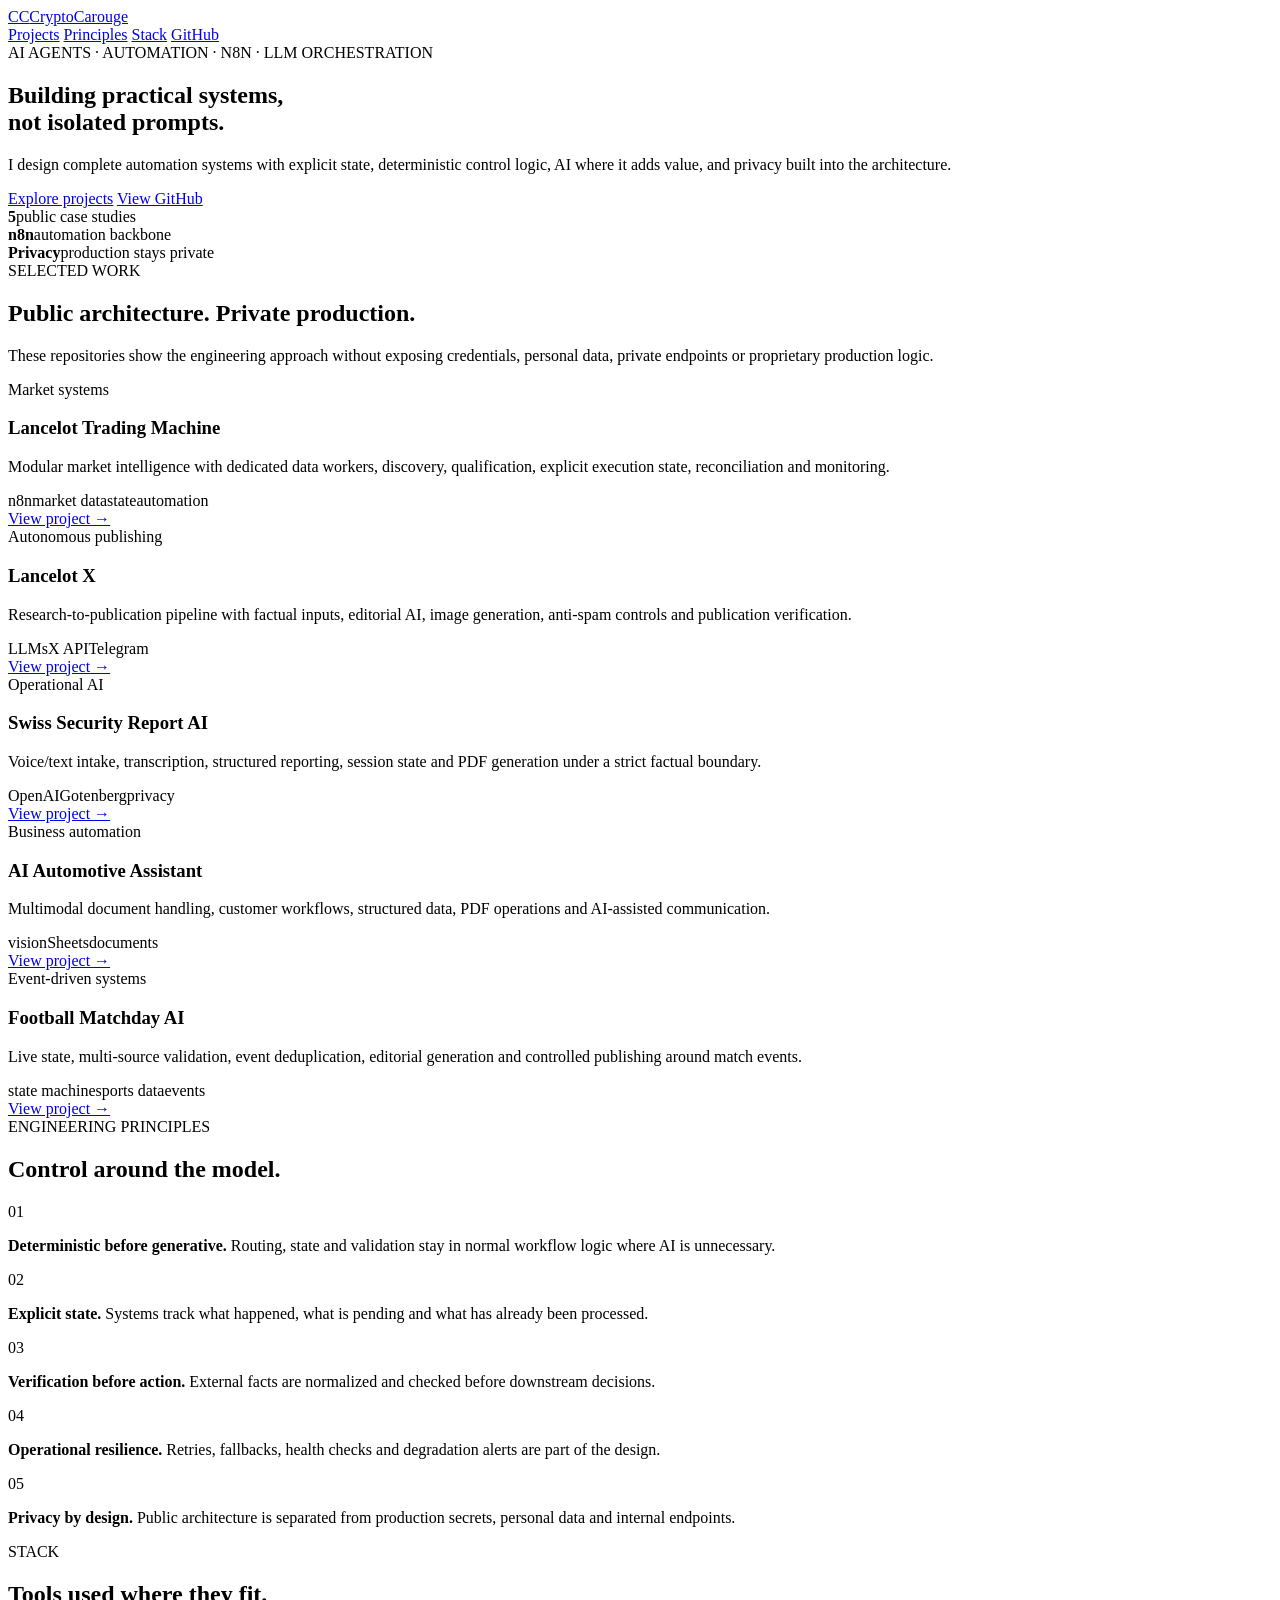
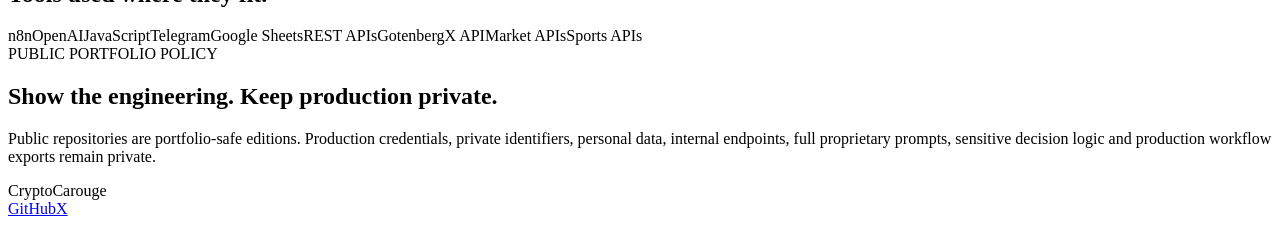
==== index.html @ 29d018ba "site: add public portfolio" ====
<!doctype html>
<html lang="en">
<head>
  <meta charset="utf-8">
  <meta name="viewport" content="width=device-width,initial-scale=1">
  <title>CryptoCarouge — AI Agents & Automation</title>
  <meta name="description" content="Leandro Carouge builds practical AI agents, n8n automation systems, LLM workflows and event-driven tools.">
  <meta property="og:title" content="CryptoCarouge — AI Agents & Automation">
  <meta property="og:description" content="Practical AI agents, n8n automation systems and public engineering architecture.">
  <meta property="og:type" content="website">
  <meta property="og:url" content="https://cryptocarouge.github.io/">
  <meta name="theme-color" content="#07111d">
  <link rel="icon" href="/favicon.svg" type="image/svg+xml">
  <link rel="stylesheet" href="/styles.css">
</head>
<body>
  <header class="nav">
    <a class="brand" href="#top" aria-label="CryptoCarouge home"><span class="brand-mark">CC</span><span>CryptoCarouge</span></a>
    <nav>
      <a href="#projects">Projects</a>
      <a href="#principles">Principles</a>
      <a href="#stack">Stack</a>
      <a href="https://github.com/cryptocarouge" rel="me">GitHub</a>
    </nav>
  </header>

  <main id="top">
    <section class="hero">
      <div class="eyebrow">AI AGENTS · AUTOMATION · N8N · LLM ORCHESTRATION</div>
      <h1>Building practical systems,<br><span>not isolated prompts.</span></h1>
      <p class="lead">I design complete automation systems with explicit state, deterministic control logic, AI where it adds value, and privacy built into the architecture.</p>
      <div class="cta-row">
        <a class="button primary" href="#projects">Explore projects</a>
        <a class="button secondary" href="https://github.com/cryptocarouge">View GitHub</a>
      </div>
      <div class="signal">
        <div><strong>5</strong><span>public case studies</span></div>
        <div><strong>n8n</strong><span>automation backbone</span></div>
        <div><strong>Privacy</strong><span>production stays private</span></div>
      </div>
    </section>

    <section id="projects" class="section">
      <div class="section-heading">
        <div class="eyebrow">SELECTED WORK</div>
        <h2>Public architecture. Private production.</h2>
        <p>These repositories show the engineering approach without exposing credentials, personal data, private endpoints or proprietary production logic.</p>
      </div>

      <div class="grid">
        <article class="card featured">
          <div class="tag">Market systems</div>
          <h3>Lancelot Trading Machine</h3>
          <p>Modular market intelligence with dedicated data workers, discovery, qualification, explicit execution state, reconciliation and monitoring.</p>
          <div class="chips"><span>n8n</span><span>market data</span><span>state</span><span>automation</span></div>
          <a href="https://github.com/cryptocarouge/lancelot-trading-machine">View project →</a>
        </article>

        <article class="card">
          <div class="tag">Autonomous publishing</div>
          <h3>Lancelot X</h3>
          <p>Research-to-publication pipeline with factual inputs, editorial AI, image generation, anti-spam controls and publication verification.</p>
          <div class="chips"><span>LLMs</span><span>X API</span><span>Telegram</span></div>
          <a href="https://github.com/cryptocarouge/lancelot-x-ai-publishing">View project →</a>
        </article>

        <article class="card">
          <div class="tag">Operational AI</div>
          <h3>Swiss Security Report AI</h3>
          <p>Voice/text intake, transcription, structured reporting, session state and PDF generation under a strict factual boundary.</p>
          <div class="chips"><span>OpenAI</span><span>Gotenberg</span><span>privacy</span></div>
          <a href="https://github.com/cryptocarouge/swiss-security-report-ai-agent">View project →</a>
        </article>

        <article class="card">
          <div class="tag">Business automation</div>
          <h3>AI Automotive Assistant</h3>
          <p>Multimodal document handling, customer workflows, structured data, PDF operations and AI-assisted communication.</p>
          <div class="chips"><span>vision</span><span>Sheets</span><span>documents</span></div>
          <a href="https://github.com/cryptocarouge/ai-automotive-business-assistant">View project →</a>
        </article>

        <article class="card">
          <div class="tag">Event-driven systems</div>
          <h3>Football Matchday AI</h3>
          <p>Live state, multi-source validation, event deduplication, editorial generation and controlled publishing around match events.</p>
          <div class="chips"><span>state machine</span><span>sports data</span><span>events</span></div>
          <a href="https://github.com/cryptocarouge/football-matchday-ai-agent">View project →</a>
        </article>
      </div>
    </section>

    <section id="principles" class="section split">
      <div>
        <div class="eyebrow">ENGINEERING PRINCIPLES</div>
        <h2>Control around the model.</h2>
      </div>
      <div class="principles">
        <div><span>01</span><p><strong>Deterministic before generative.</strong> Routing, state and validation stay in normal workflow logic where AI is unnecessary.</p></div>
        <div><span>02</span><p><strong>Explicit state.</strong> Systems track what happened, what is pending and what has already been processed.</p></div>
        <div><span>03</span><p><strong>Verification before action.</strong> External facts are normalized and checked before downstream decisions.</p></div>
        <div><span>04</span><p><strong>Operational resilience.</strong> Retries, fallbacks, health checks and degradation alerts are part of the design.</p></div>
        <div><span>05</span><p><strong>Privacy by design.</strong> Public architecture is separated from production secrets, personal data and internal endpoints.</p></div>
      </div>
    </section>

    <section id="stack" class="section">
      <div class="eyebrow">STACK</div>
      <h2>Tools used where they fit.</h2>
      <div class="stack-list">
        <span>n8n</span><span>OpenAI</span><span>JavaScript</span><span>Telegram</span><span>Google Sheets</span><span>REST APIs</span><span>Gotenberg</span><span>X API</span><span>Market APIs</span><span>Sports APIs</span>
      </div>
    </section>

    <section class="section policy">
      <div>
        <div class="eyebrow">PUBLIC PORTFOLIO POLICY</div>
        <h2>Show the engineering. Keep production private.</h2>
      </div>
      <p>Public repositories are portfolio-safe editions. Production credentials, private identifiers, personal data, internal endpoints, full proprietary prompts, sensitive decision logic and production workflow exports remain private.</p>
    </section>
  </main>

  <footer>
    <span>CryptoCarouge</span>
    <div><a href="https://github.com/cryptocarouge">GitHub</a><a href="https://x.com/lancelotCarouge">X</a></div>
  </footer>
</body>
</html>
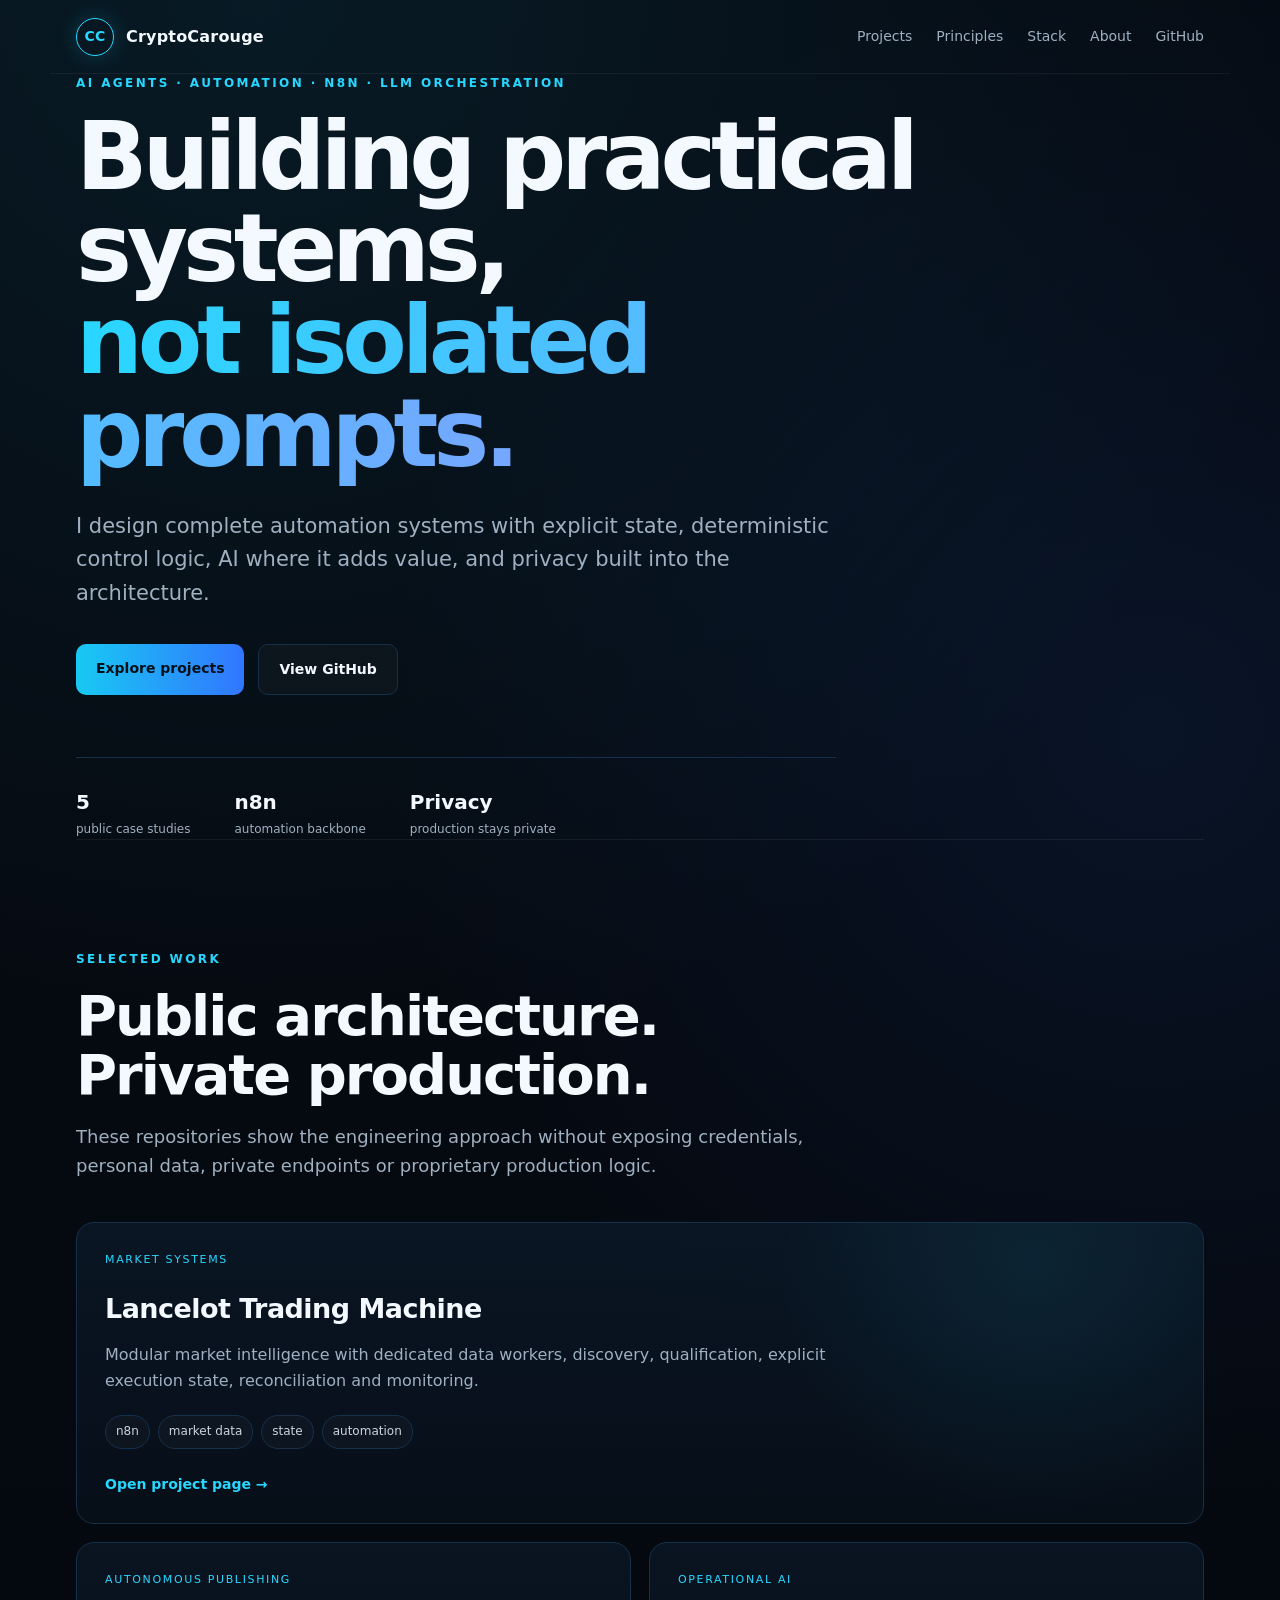
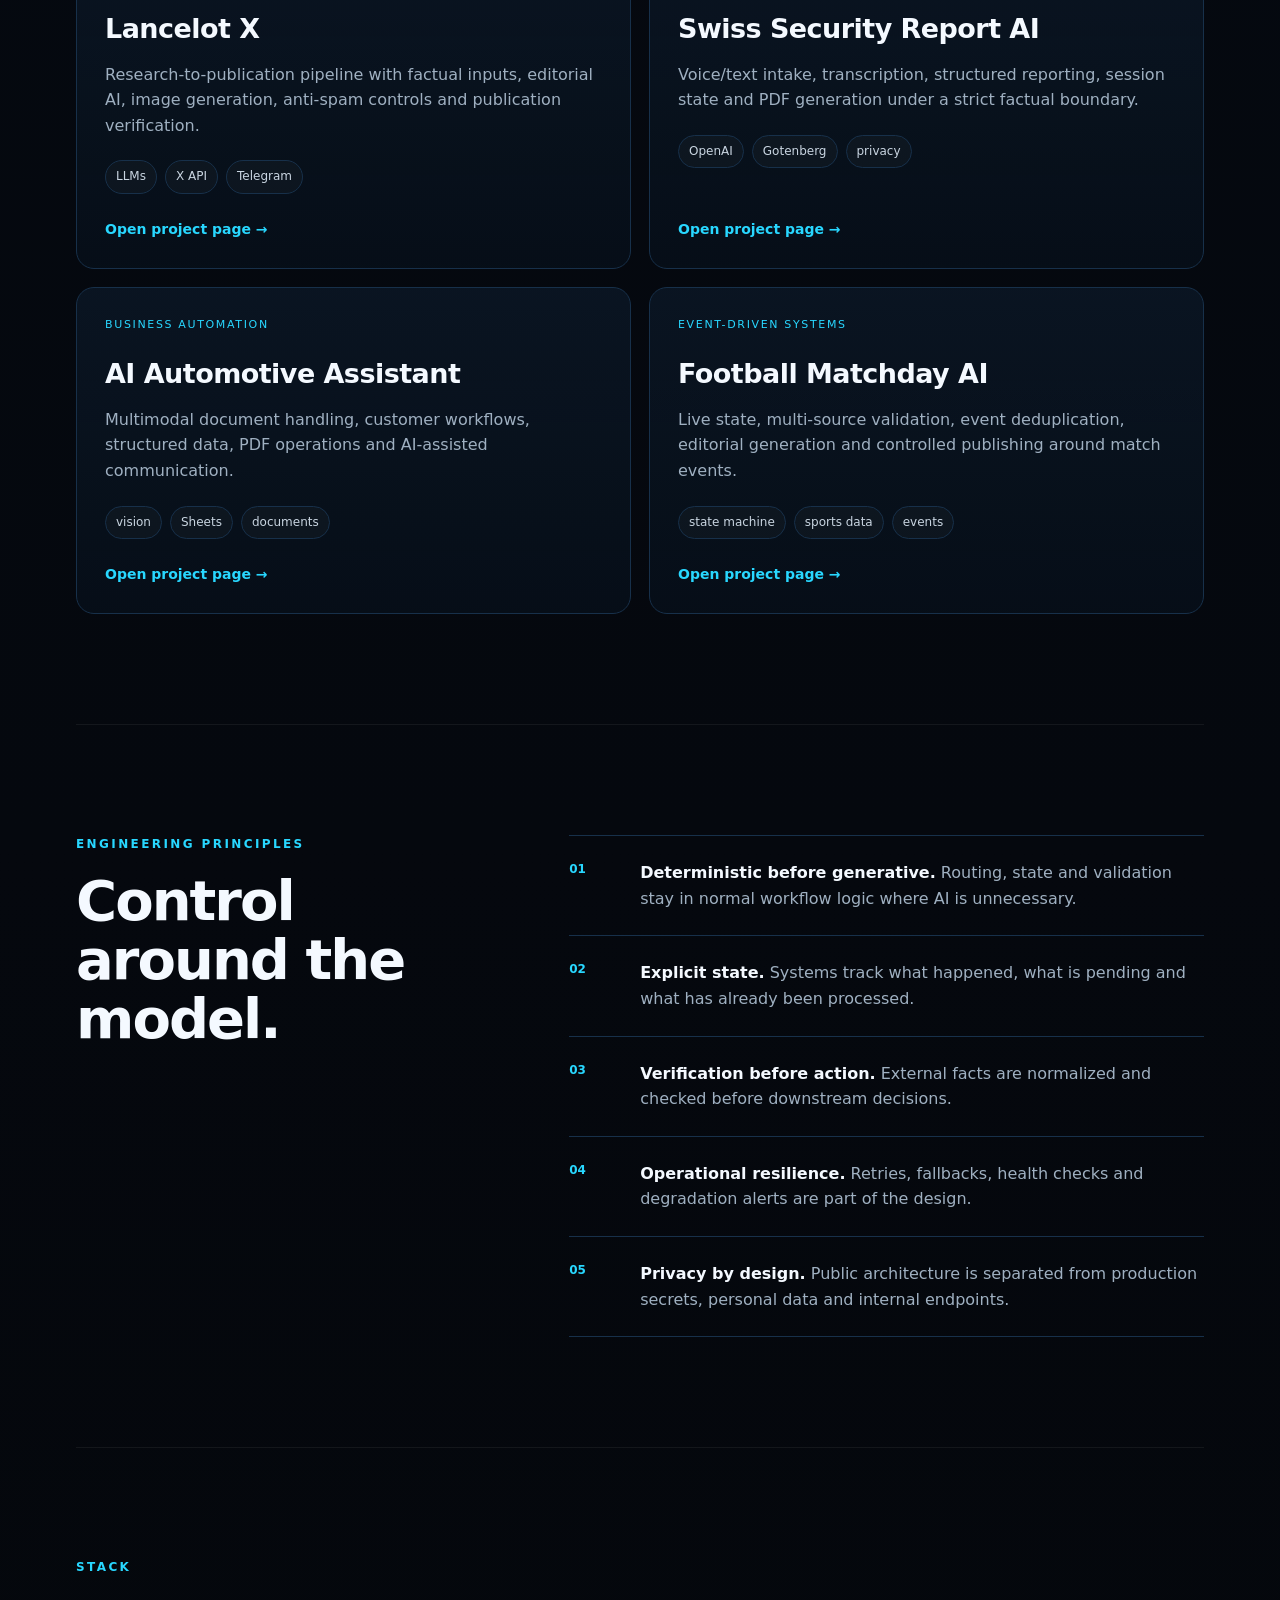
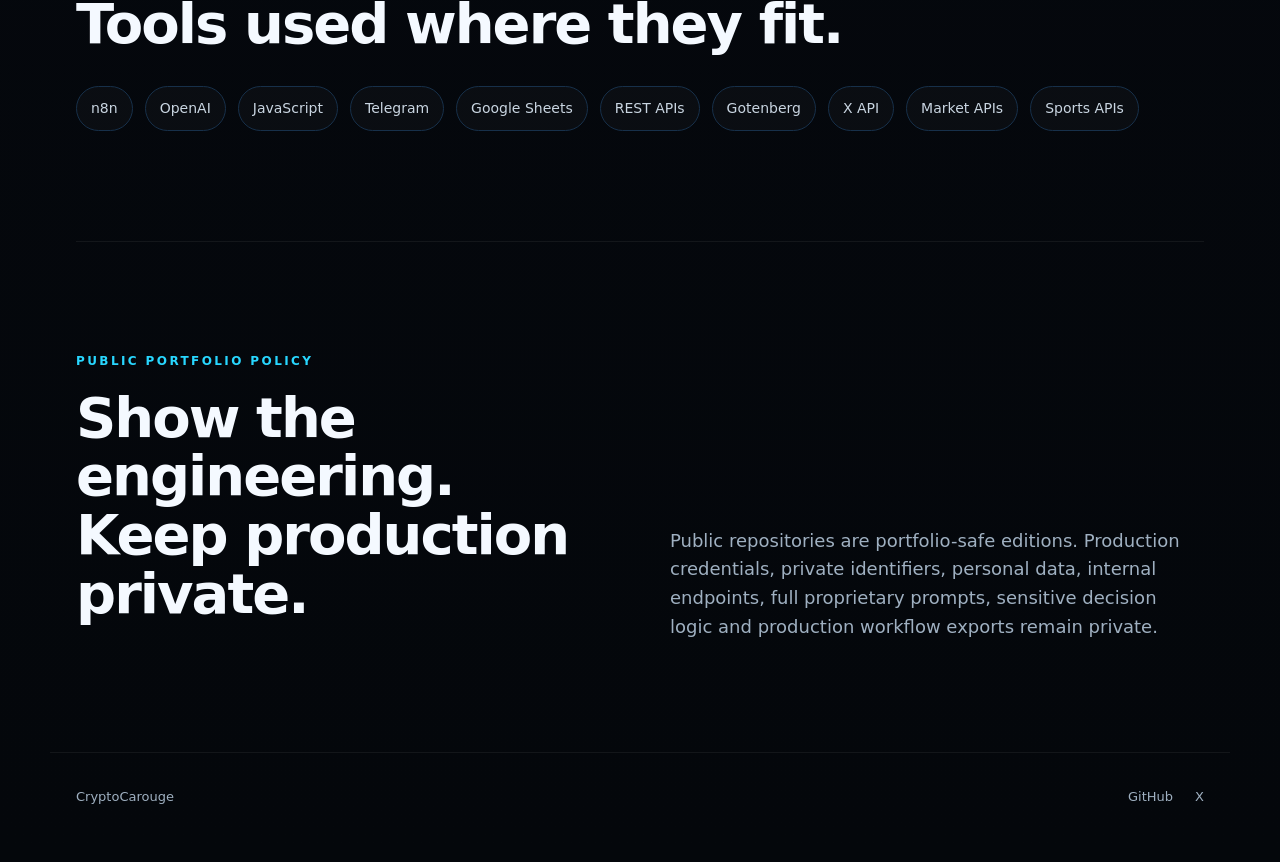
==== commit a0bc0490: "site: connect homepage to dedicated project pages" ====
--- a/index.html
+++ b/index.html
@@ -9,6 +9,8 @@
   <meta property="og:description" content="Practical AI agents, n8n automation systems and public engineering architecture.">
   <meta property="og:type" content="website">
   <meta property="og:url" content="https://cryptocarouge.github.io/">
+  <meta property="og:image" content="https://cryptocarouge.github.io/assets/social/home.png">
+  <meta name="twitter:card" content="summary_large_image">
   <meta name="theme-color" content="#07111d">
   <link rel="icon" href="/favicon.svg" type="image/svg+xml">
   <link rel="stylesheet" href="/styles.css">
@@ -20,6 +22,7 @@
       <a href="#projects">Projects</a>
       <a href="#principles">Principles</a>
       <a href="#stack">Stack</a>
+      <a href="/about.html">About</a>
       <a href="https://github.com/cryptocarouge" rel="me">GitHub</a>
     </nav>
   </header>
@@ -53,7 +56,7 @@
           <h3>Lancelot Trading Machine</h3>
           <p>Modular market intelligence with dedicated data workers, discovery, qualification, explicit execution state, reconciliation and monitoring.</p>
           <div class="chips"><span>n8n</span><span>market data</span><span>state</span><span>automation</span></div>
-          <a href="https://github.com/cryptocarouge/lancelot-trading-machine">View project →</a>
+          <a href="/projects/lancelot-trading-machine.html">Open project page →</a>
         </article>
 
         <article class="card">
@@ -61,7 +64,7 @@
           <h3>Lancelot X</h3>
           <p>Research-to-publication pipeline with factual inputs, editorial AI, image generation, anti-spam controls and publication verification.</p>
           <div class="chips"><span>LLMs</span><span>X API</span><span>Telegram</span></div>
-          <a href="https://github.com/cryptocarouge/lancelot-x-ai-publishing">View project →</a>
+          <a href="/projects/lancelot-x-ai-publishing.html">Open project page →</a>
         </article>
 
         <article class="card">
@@ -69,7 +72,7 @@
           <h3>Swiss Security Report AI</h3>
           <p>Voice/text intake, transcription, structured reporting, session state and PDF generation under a strict factual boundary.</p>
           <div class="chips"><span>OpenAI</span><span>Gotenberg</span><span>privacy</span></div>
-          <a href="https://github.com/cryptocarouge/swiss-security-report-ai-agent">View project →</a>
+          <a href="/projects/swiss-security-report-ai-agent.html">Open project page →</a>
         </article>
 
         <article class="card">
@@ -77,7 +80,7 @@
           <h3>AI Automotive Assistant</h3>
           <p>Multimodal document handling, customer workflows, structured data, PDF operations and AI-assisted communication.</p>
           <div class="chips"><span>vision</span><span>Sheets</span><span>documents</span></div>
-          <a href="https://github.com/cryptocarouge/ai-automotive-business-assistant">View project →</a>
+          <a href="/projects/ai-automotive-business-assistant.html">Open project page →</a>
         </article>
 
         <article class="card">
@@ -85,7 +88,7 @@
           <h3>Football Matchday AI</h3>
           <p>Live state, multi-source validation, event deduplication, editorial generation and controlled publishing around match events.</p>
           <div class="chips"><span>state machine</span><span>sports data</span><span>events</span></div>
-          <a href="https://github.com/cryptocarouge/football-matchday-ai-agent">View project →</a>
+          <a href="/projects/football-matchday-ai-agent.html">Open project page →</a>
         </article>
       </div>
     </section>
--- a/styles.css
+++ b/styles.css
@@ -0,0 +1,57 @@
+:root{
+  --bg:#050a12;--bg2:#07111d;--panel:#0a1624;--line:#17304a;--text:#f4f9ff;--muted:#9fb0c1;
+  --cyan:#28d7ff;--blue:#2b7cff;--max:1180px
+}
+*{box-sizing:border-box}html{scroll-behavior:smooth}body{margin:0;background:
+radial-gradient(circle at 20% 0%,rgba(40,215,255,.08),transparent 26%),
+radial-gradient(circle at 90% 18%,rgba(43,124,255,.09),transparent 22%),
+linear-gradient(180deg,var(--bg),#05080e 60%,#04070b);color:var(--text);font-family:Inter,ui-sans-serif,system-ui,-apple-system,BlinkMacSystemFont,"Segoe UI",sans-serif;line-height:1.6}
+a{color:inherit;text-decoration:none}.nav{height:74px;display:flex;align-items:center;justify-content:space-between;max-width:var(--max);margin:auto;padding:0 26px;border-bottom:1px solid rgba(255,255,255,.05)}
+.brand{display:flex;gap:12px;align-items:center;font-weight:750;letter-spacing:.2px}.brand-mark{display:grid;place-items:center;width:38px;height:38px;border:1px solid #29d7ff;border-radius:50%;color:var(--cyan);box-shadow:0 0 22px rgba(40,215,255,.2);font-size:14px}
+nav{display:flex;gap:24px;color:var(--muted);font-size:14px}nav a:hover{color:var(--cyan)}
+main{max-width:var(--max);margin:auto;padding:0 26px}.hero{min-height:690px;display:flex;flex-direction:column;justify-content:center;max-width:920px}
+.eyebrow{font-size:12px;letter-spacing:.2em;color:var(--cyan);font-weight:800;margin-bottom:18px}
+h1{font-size:clamp(52px,8vw,94px);line-height:.98;letter-spacing:-.055em;margin:0 0 30px;max-width:1050px}h1 span{background:linear-gradient(90deg,var(--cyan),#75a7ff);-webkit-background-clip:text;background-clip:text;color:transparent}
+.lead{font-size:21px;color:var(--muted);max-width:780px;margin:0 0 34px}.cta-row{display:flex;gap:14px;flex-wrap:wrap}.button{padding:13px 20px;border-radius:10px;font-weight:700;font-size:14px}.primary{background:linear-gradient(90deg,#18c9f3,#3276ff);color:#021019}.secondary{border:1px solid var(--line);background:rgba(255,255,255,.025)}
+.signal{display:flex;gap:44px;margin-top:62px;padding-top:28px;border-top:1px solid var(--line);max-width:760px}.signal div{display:flex;flex-direction:column}.signal strong{font-size:20px}.signal span{font-size:12px;color:var(--muted);margin-top:2px}
+.section{padding:110px 0;border-top:1px solid rgba(255,255,255,.06)}.section-heading{max-width:760px;margin-bottom:42px}h2{font-size:clamp(34px,5vw,56px);line-height:1.05;letter-spacing:-.035em;margin:0 0 18px}.section-heading p,.policy p{color:var(--muted);font-size:18px}
+.grid{display:grid;grid-template-columns:repeat(2,1fr);gap:18px}.card{padding:28px;border:1px solid var(--line);border-radius:18px;background:linear-gradient(180deg,rgba(10,22,36,.88),rgba(7,16,27,.72));min-height:300px;display:flex;flex-direction:column;transition:transform .2s,border-color .2s}.card:hover{transform:translateY(-3px);border-color:#2a6f9b}.featured{grid-column:1/-1;min-height:260px;background:radial-gradient(circle at 85% 15%,rgba(40,215,255,.08),transparent 26%),linear-gradient(180deg,rgba(10,22,36,.96),rgba(7,16,27,.75))}
+.tag{font-size:11px;text-transform:uppercase;letter-spacing:.15em;color:var(--cyan);margin-bottom:18px}.card h3{font-size:27px;letter-spacing:-.02em;margin:0 0 12px}.card p{color:var(--muted);margin:0 0 22px;max-width:760px}.card a{margin-top:auto;color:var(--cyan);font-weight:700;font-size:14px}.chips{display:flex;gap:8px;flex-wrap:wrap;margin-bottom:24px}.chips span,.stack-list span{border:1px solid var(--line);background:rgba(255,255,255,.025);border-radius:999px;padding:6px 10px;font-size:12px;color:#c9d5e1}
+.split{display:grid;grid-template-columns:.8fr 1.2fr;gap:70px}.principles{border-top:1px solid var(--line)}.principles>div{display:grid;grid-template-columns:55px 1fr;gap:16px;padding:24px 0;border-bottom:1px solid var(--line)}.principles span{color:var(--cyan);font-size:12px;font-weight:800}.principles p{margin:0;color:var(--muted)}.principles strong{color:var(--text)}
+.stack-list{display:flex;gap:12px;flex-wrap:wrap;margin-top:32px}.stack-list span{font-size:14px;padding:10px 14px}
+.policy{display:grid;grid-template-columns:1fr 1fr;gap:60px;align-items:end}.policy p{margin:0}
+footer{max-width:var(--max);margin:auto;padding:34px 26px 54px;border-top:1px solid rgba(255,255,255,.06);display:flex;justify-content:space-between;color:var(--muted);font-size:13px}footer div{display:flex;gap:22px}
+@media(max-width:760px){.nav nav{display:none}.hero{min-height:610px}.signal{gap:20px;flex-wrap:wrap}.grid{grid-template-columns:1fr}.featured{grid-column:auto}.split,.policy{grid-template-columns:1fr;gap:30px}.section{padding:78px 0}h1{font-size:52px}.lead{font-size:18px}}
+
+/* Project pages */
+.page-shell{max-width:var(--max);margin:auto;padding:0 26px}
+.page-hero{padding:110px 0 80px;border-bottom:1px solid rgba(255,255,255,.06)}
+.page-hero .project-kicker{display:flex;gap:10px;align-items:center;color:var(--cyan);font-size:12px;font-weight:800;letter-spacing:.16em;text-transform:uppercase;margin-bottom:18px}
+.page-hero h1{font-size:clamp(48px,7vw,82px);max-width:980px}
+.page-hero .lead{max-width:860px}
+.project-stats{display:grid;grid-template-columns:repeat(3,minmax(0,1fr));gap:14px;margin-top:42px;max-width:820px}
+.stat{padding:18px 20px;border:1px solid var(--line);border-radius:14px;background:rgba(255,255,255,.02)}
+.stat strong{display:block;font-size:24px;letter-spacing:-.02em}.stat span{display:block;color:var(--muted);font-size:12px;margin-top:4px}
+.project-layout{display:grid;grid-template-columns:1.2fr .8fr;gap:42px;align-items:start}
+.project-main h2,.project-side h2{font-size:34px}
+.project-side{position:sticky;top:28px}
+.info-card{padding:22px;border:1px solid var(--line);border-radius:16px;background:linear-gradient(180deg,rgba(10,22,36,.82),rgba(7,16,27,.62));margin-bottom:16px}
+.info-card h3{margin:0 0 10px;font-size:16px}.info-card p{margin:0;color:var(--muted);font-size:14px}
+.flow{display:grid;gap:10px;margin-top:26px}
+.flow-row{display:grid;grid-template-columns:1fr auto 1fr;gap:12px;align-items:center}
+.flow-node{padding:14px;border:1px solid var(--line);border-radius:12px;background:rgba(255,255,255,.025);font-weight:700;font-size:14px}
+.flow-arrow{color:var(--cyan);font-size:18px;text-align:center}
+.flow-wide{grid-column:1/-1}
+.checklist{display:grid;gap:12px;margin-top:22px}
+.check{display:grid;grid-template-columns:24px 1fr;gap:12px;align-items:start;color:var(--muted)}
+.check b{color:var(--text)}.check i{display:grid;place-items:center;width:22px;height:22px;border:1px solid #1d6e8a;border-radius:50%;color:var(--cyan);font-style:normal;font-size:12px}
+.boundary{border-left:3px solid var(--cyan);padding:18px 20px;background:rgba(40,215,255,.035);border-radius:0 12px 12px 0;color:var(--muted)}
+.subnav{display:flex;gap:10px;flex-wrap:wrap;margin-top:24px}.subnav a{padding:8px 11px;border:1px solid var(--line);border-radius:999px;color:#cbd7e2;font-size:12px}
+.back-link{display:inline-flex;gap:8px;align-items:center;color:var(--muted);font-size:13px;margin-bottom:18px}.back-link:hover{color:var(--cyan)}
+.project-actions{display:flex;gap:12px;flex-wrap:wrap;margin-top:30px}
+.mini-grid{display:grid;grid-template-columns:repeat(2,1fr);gap:14px;margin-top:24px}
+.mini-card{padding:18px;border:1px solid var(--line);border-radius:14px;background:rgba(255,255,255,.02)}
+.mini-card h3{margin:0 0 7px;font-size:16px}.mini-card p{margin:0;color:var(--muted);font-size:14px}
+.note{font-size:13px;color:var(--muted)}
+.site-badge{display:inline-flex;align-items:center;gap:8px;padding:7px 10px;border-radius:999px;background:rgba(40,215,255,.06);border:1px solid rgba(40,215,255,.22);font-size:12px;color:#bdeeff}
+@media(max-width:860px){.project-layout{grid-template-columns:1fr}.project-side{position:static}.project-stats{grid-template-columns:1fr}.mini-grid{grid-template-columns:1fr}.flow-row{grid-template-columns:1fr}.flow-arrow{transform:rotate(90deg)}}
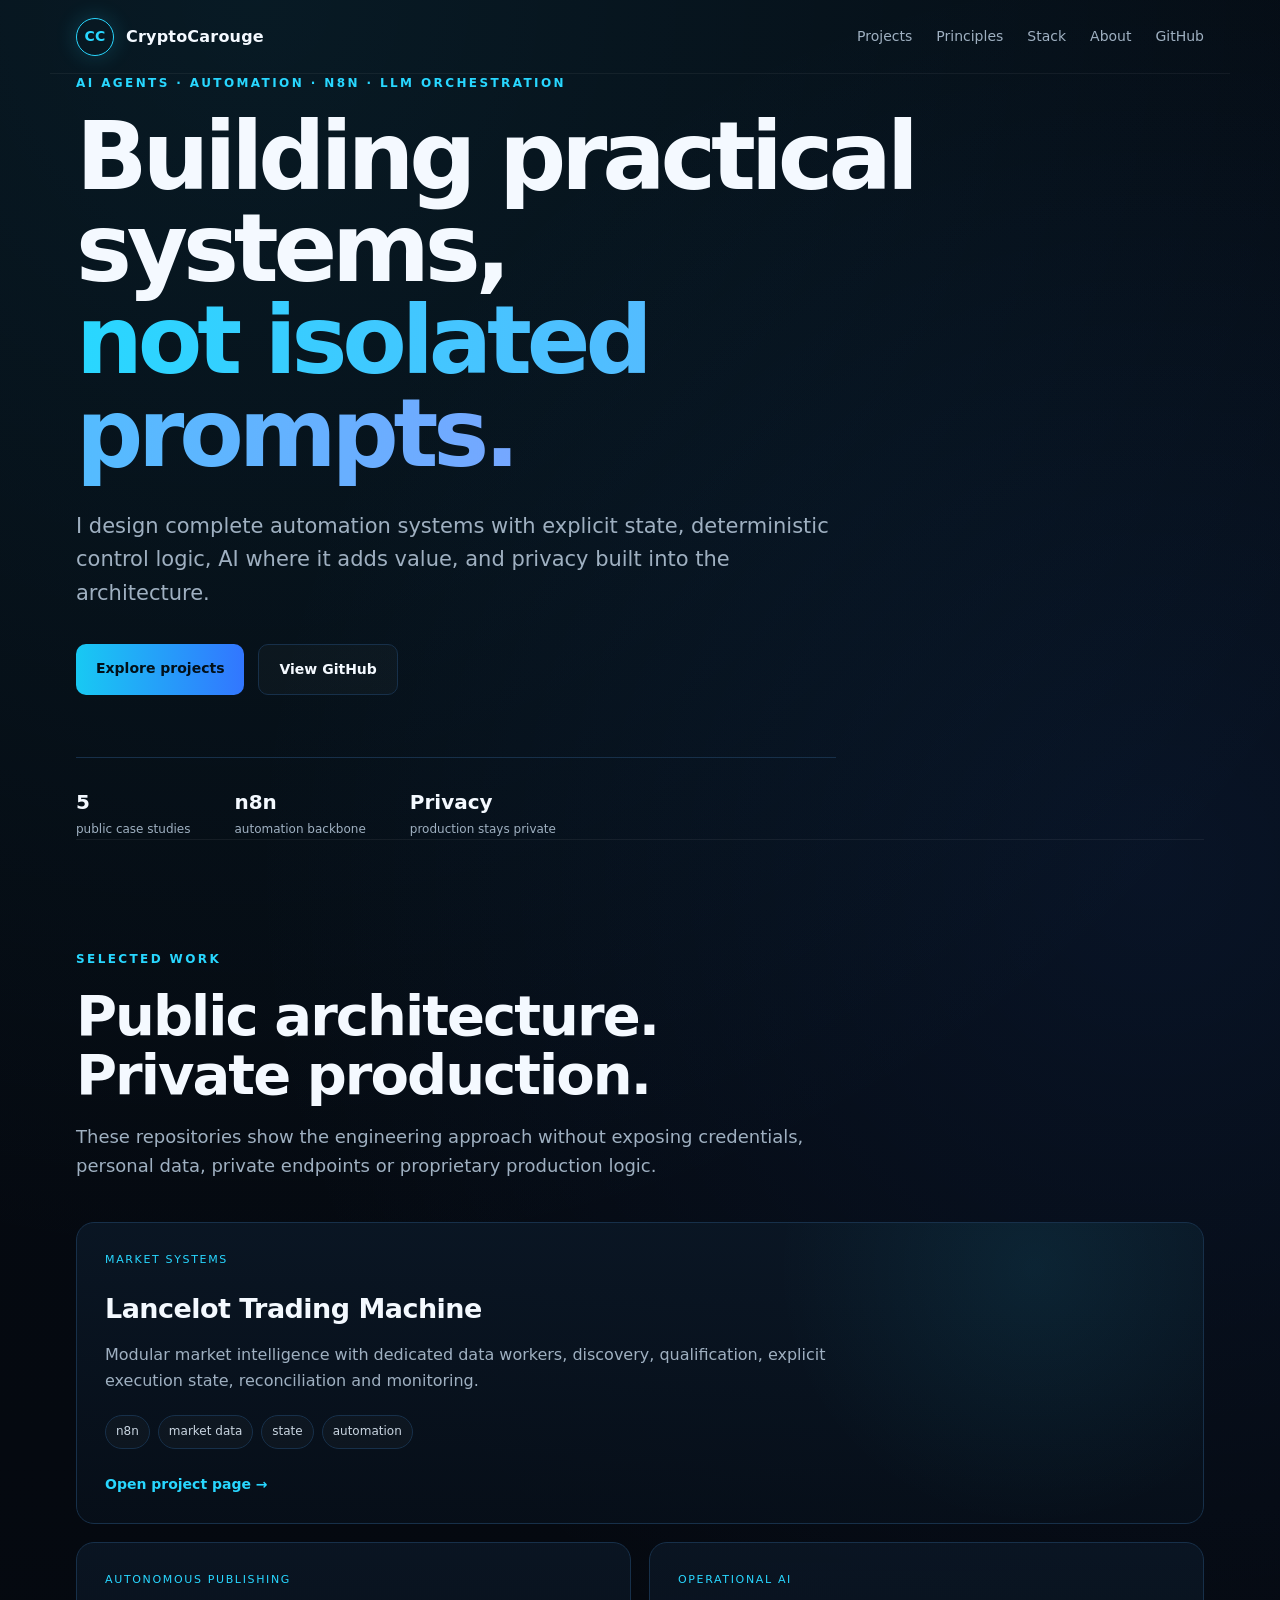
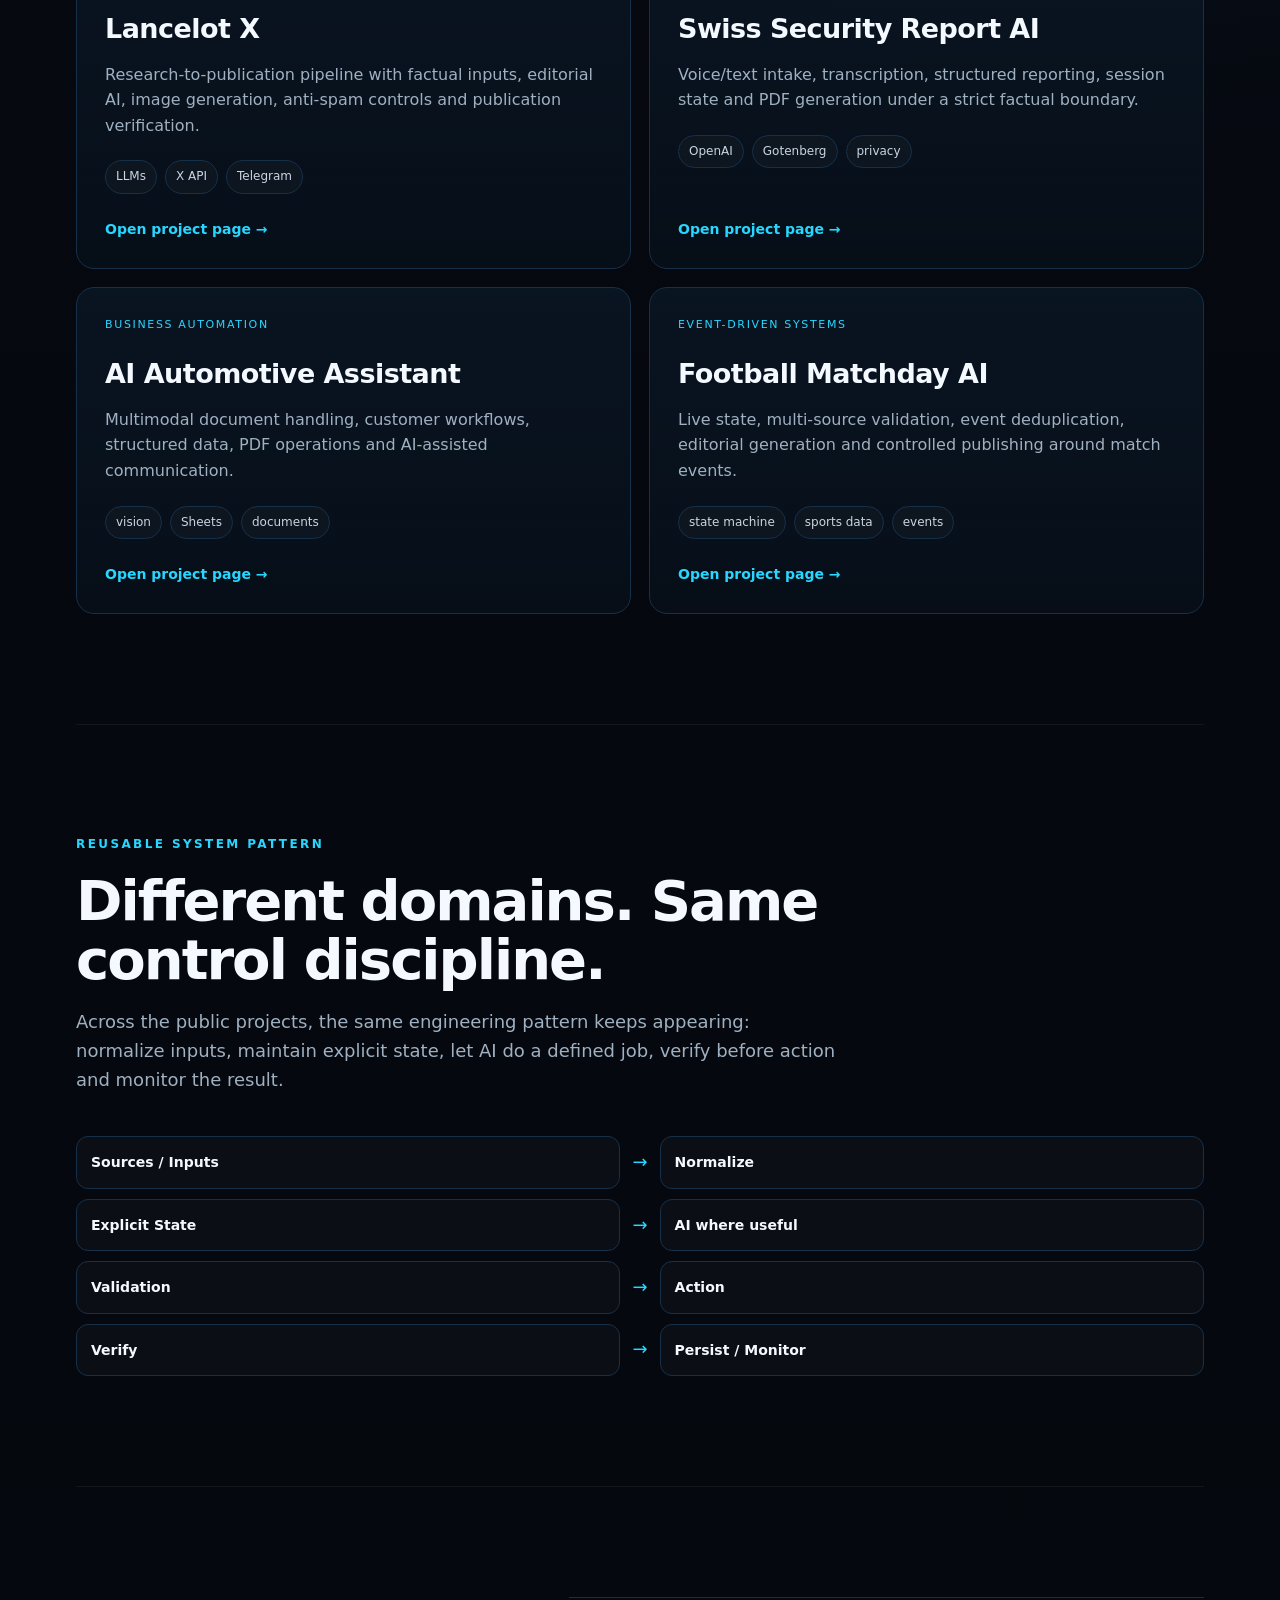
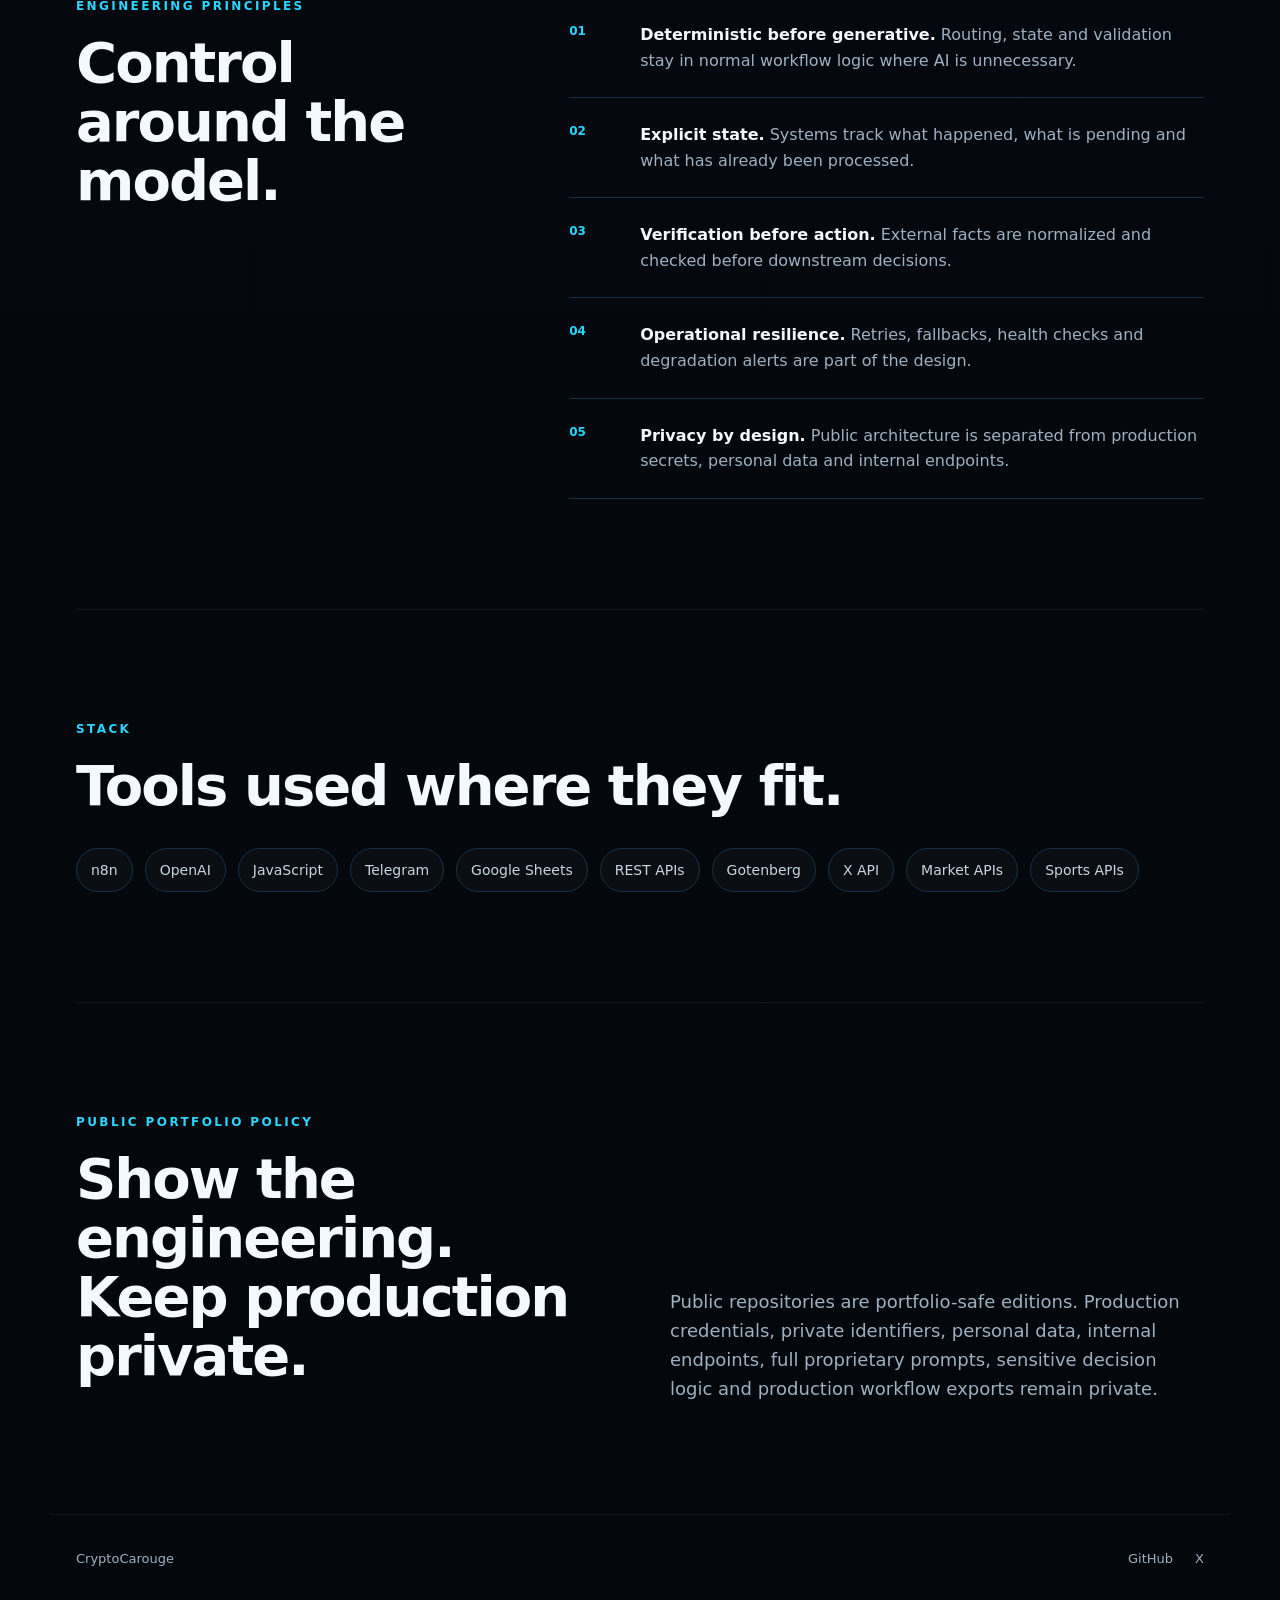
==== commit e7f27d10: "site: add reusable systems pattern" ====
--- a/index.html
+++ b/index.html
@@ -93,6 +93,21 @@
       </div>
     </section>
 
+
+    <section id="system-pattern" class="section">
+      <div class="section-heading">
+        <div class="eyebrow">REUSABLE SYSTEM PATTERN</div>
+        <h2>Different domains. Same control discipline.</h2>
+        <p>Across the public projects, the same engineering pattern keeps appearing: normalize inputs, maintain explicit state, let AI do a defined job, verify before action and monitor the result.</p>
+      </div>
+      <div class="flow">
+        <div class="flow-row"><div class="flow-node">Sources / Inputs</div><div class="flow-arrow">→</div><div class="flow-node">Normalize</div></div>
+        <div class="flow-row"><div class="flow-node">Explicit State</div><div class="flow-arrow">→</div><div class="flow-node">AI where useful</div></div>
+        <div class="flow-row"><div class="flow-node">Validation</div><div class="flow-arrow">→</div><div class="flow-node">Action</div></div>
+        <div class="flow-row"><div class="flow-node">Verify</div><div class="flow-arrow">→</div><div class="flow-node">Persist / Monitor</div></div>
+      </div>
+    </section>
+
     <section id="principles" class="section split">
       <div>
         <div class="eyebrow">ENGINEERING PRINCIPLES</div>
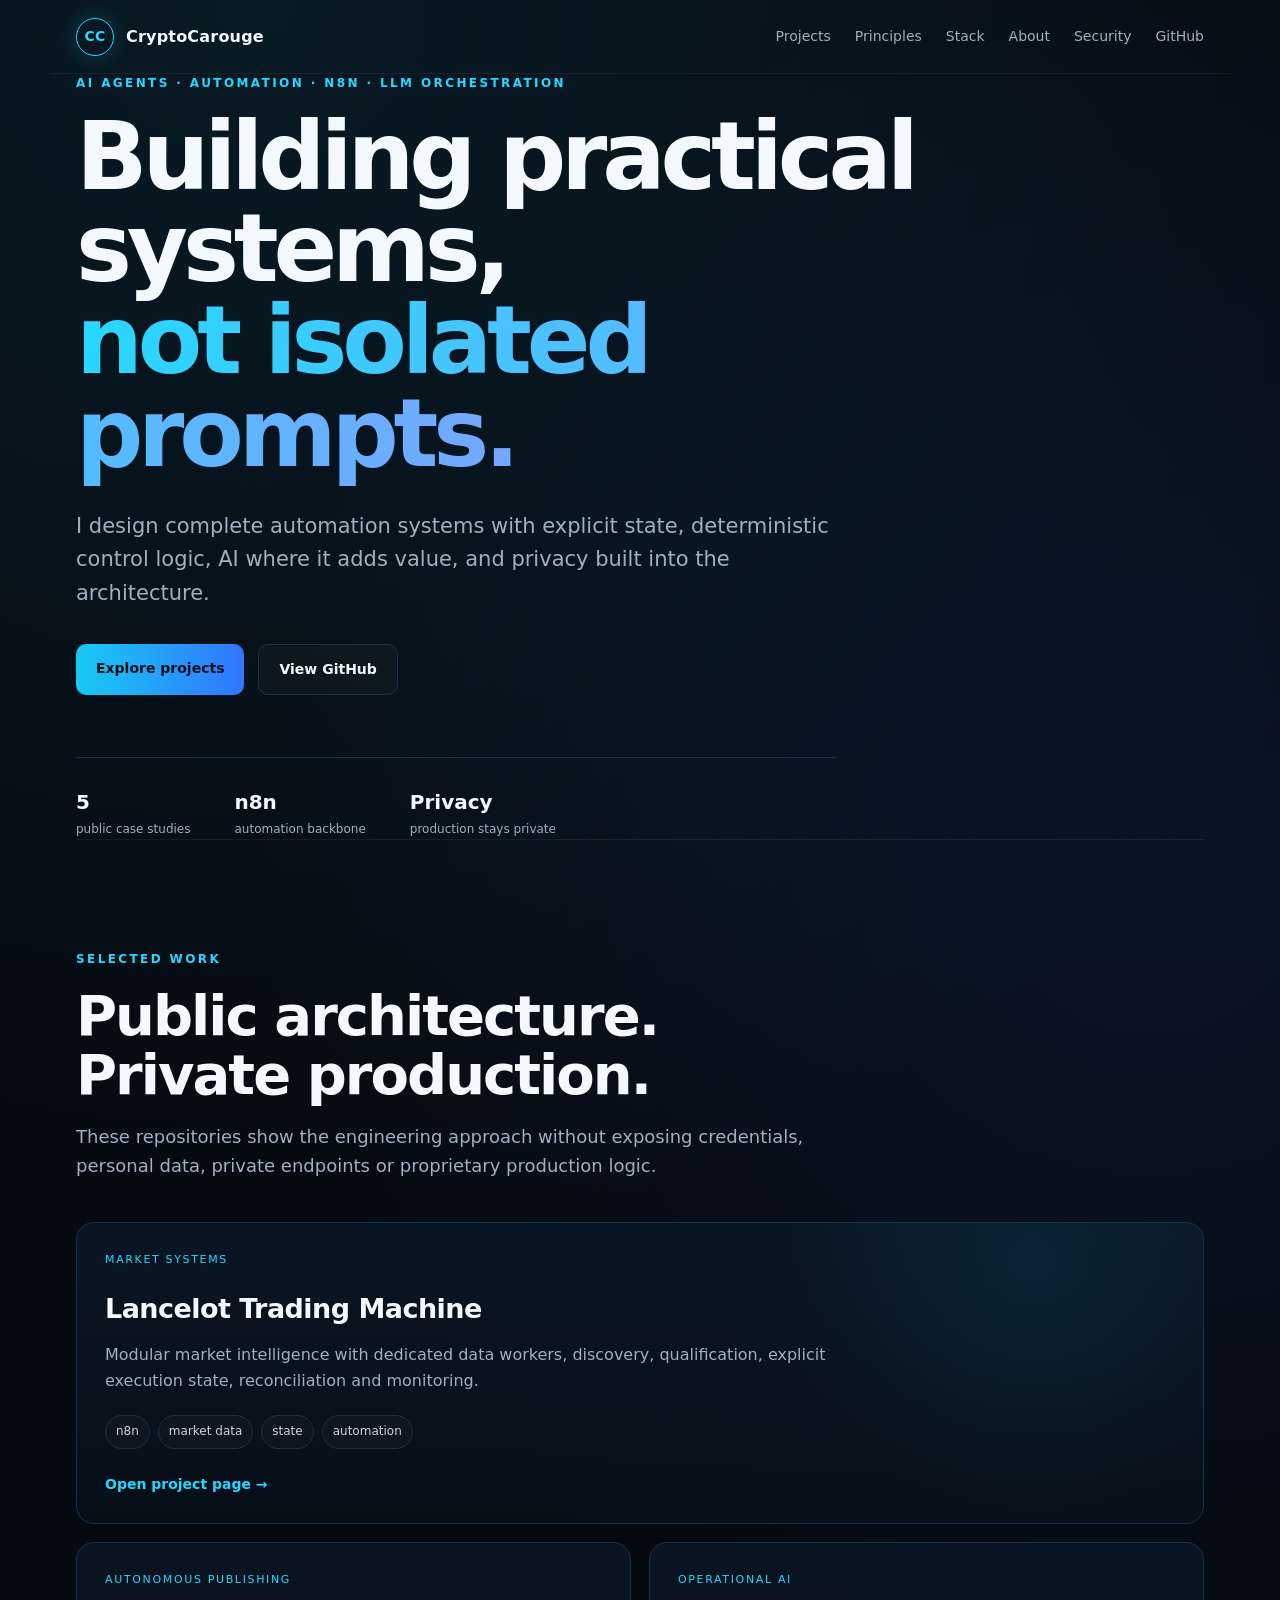
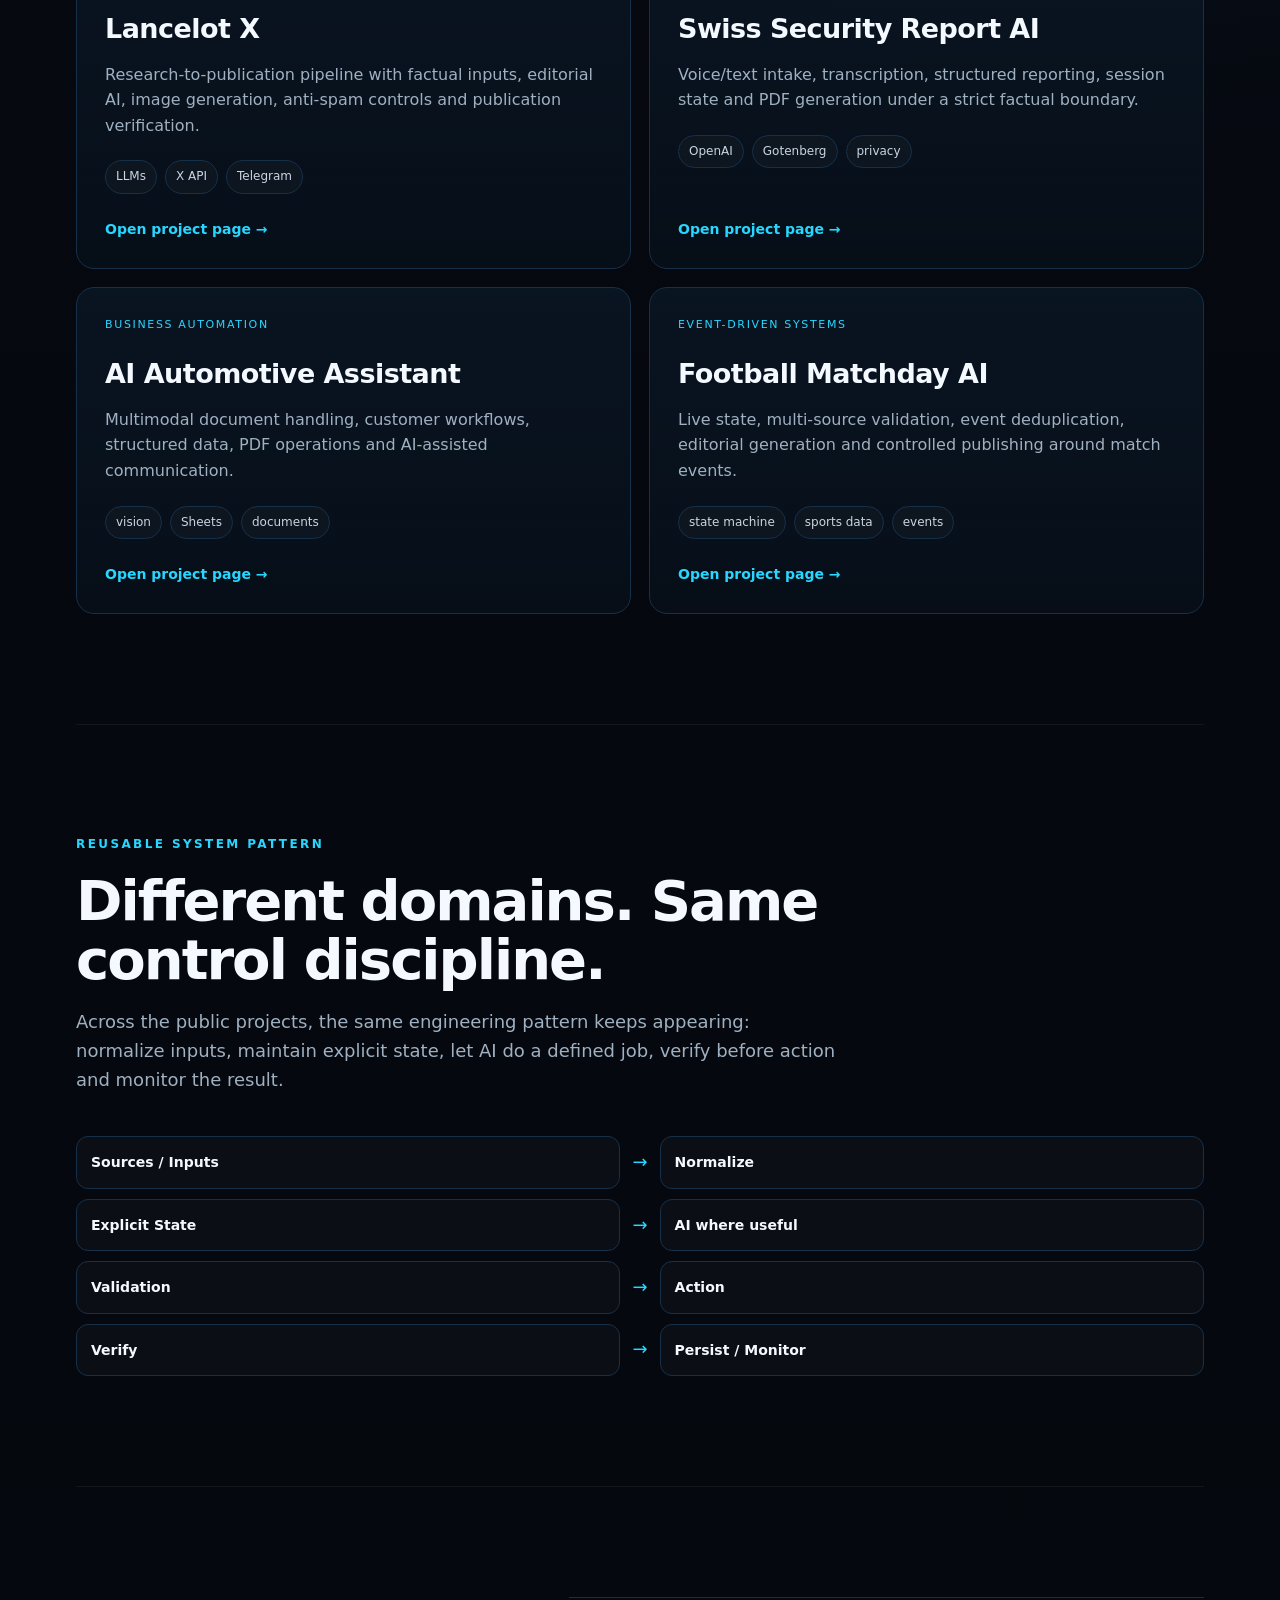
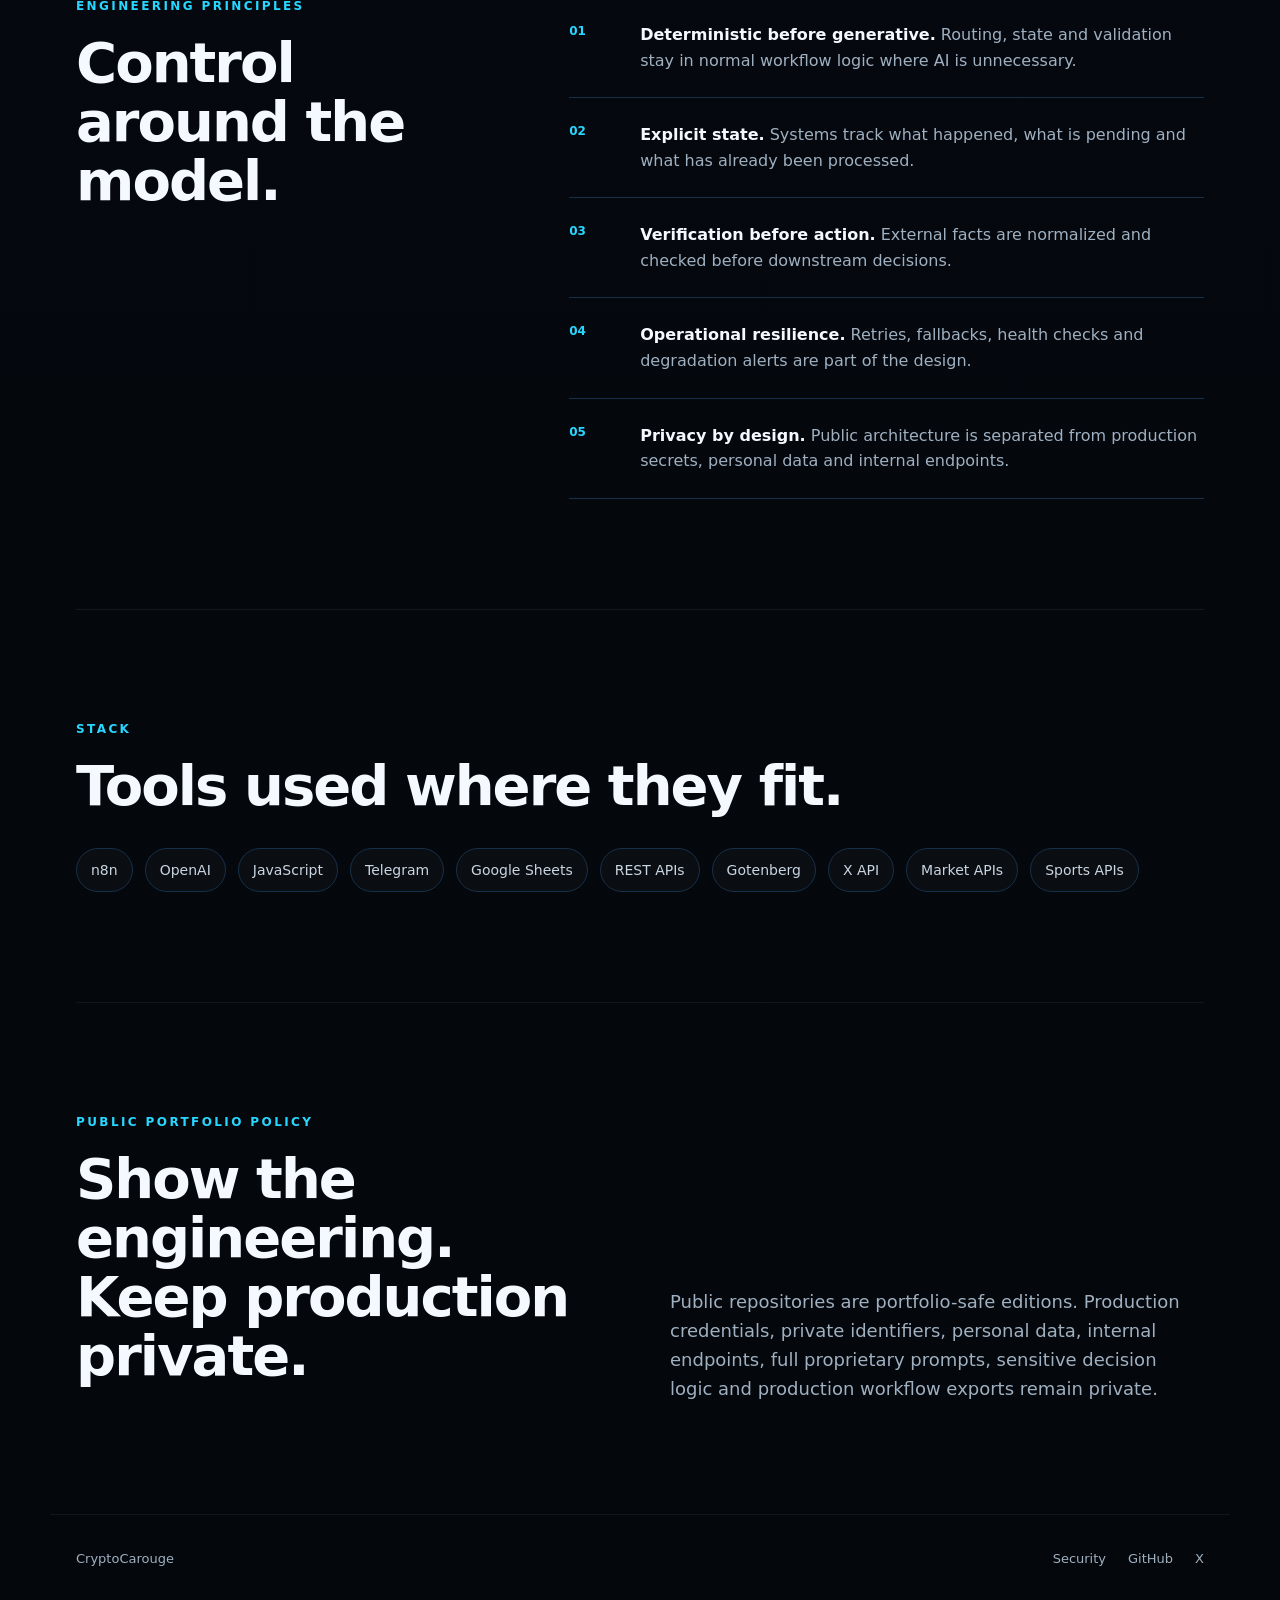
==== commit 85ae09de: "site: link public security page" ====
--- a/index.html
+++ b/index.html
@@ -23,6 +23,7 @@
       <a href="#principles">Principles</a>
       <a href="#stack">Stack</a>
       <a href="/about.html">About</a>
+      <a href="/security.html">Security</a>
       <a href="https://github.com/cryptocarouge" rel="me">GitHub</a>
     </nav>
   </header>
@@ -141,7 +142,7 @@
 
   <footer>
     <span>CryptoCarouge</span>
-    <div><a href="https://github.com/cryptocarouge">GitHub</a><a href="https://x.com/lancelotCarouge">X</a></div>
+    <div><a href="/security.html">Security</a><a href="https://github.com/cryptocarouge">GitHub</a><a href="https://x.com/lancelotCarouge">X</a></div>
   </footer>
 </body>
 </html>
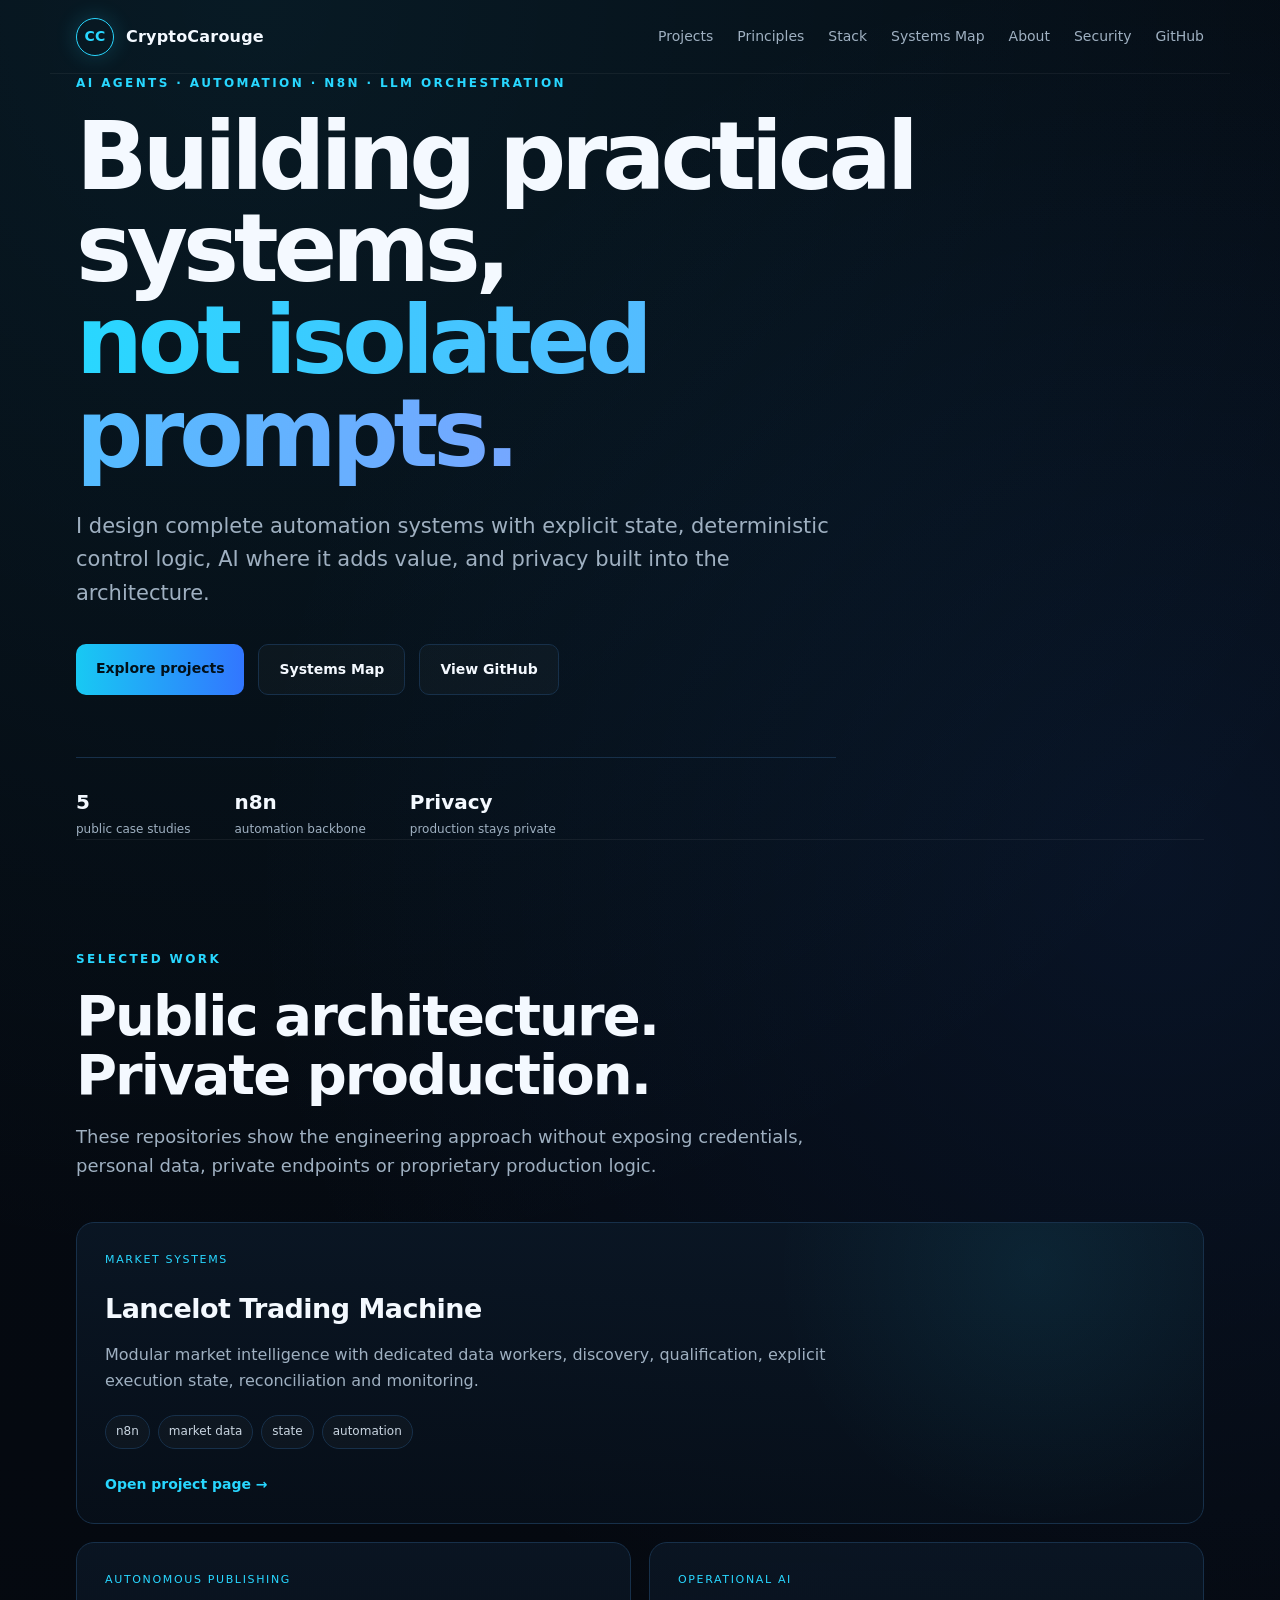
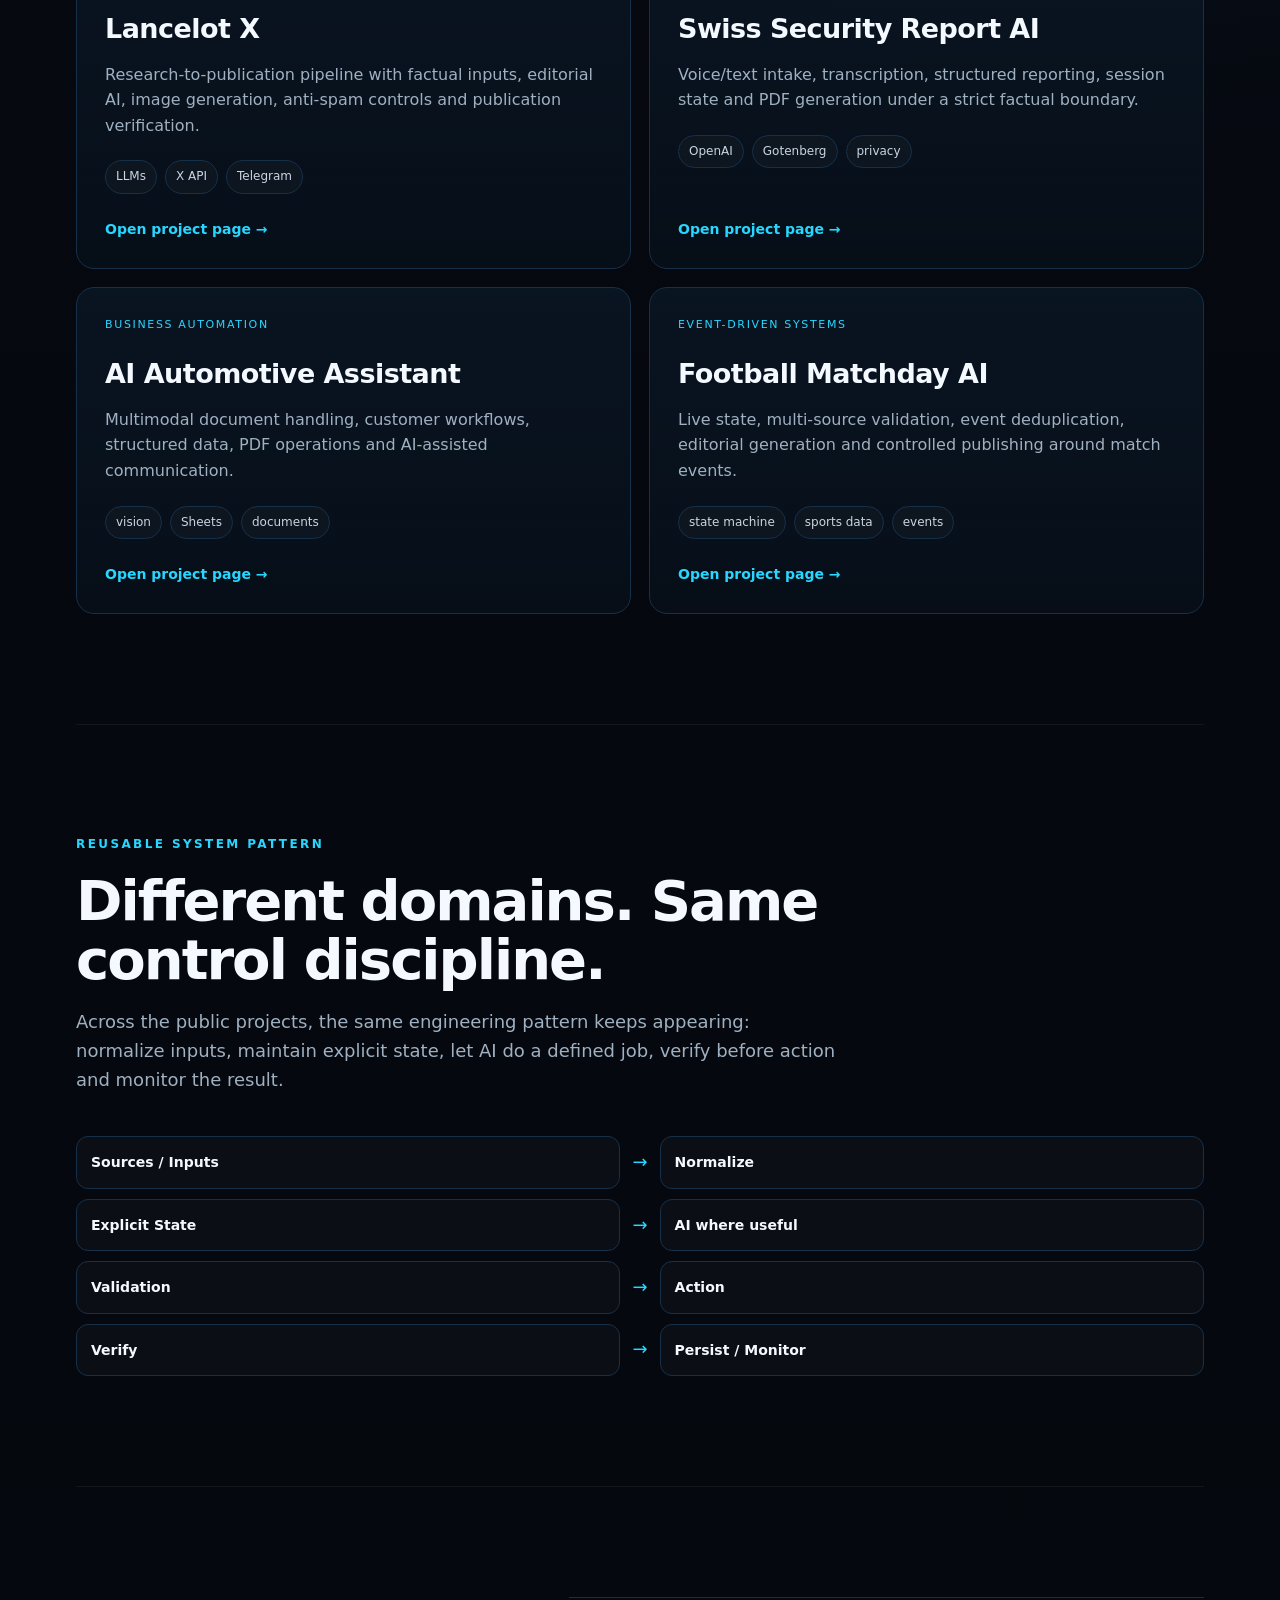
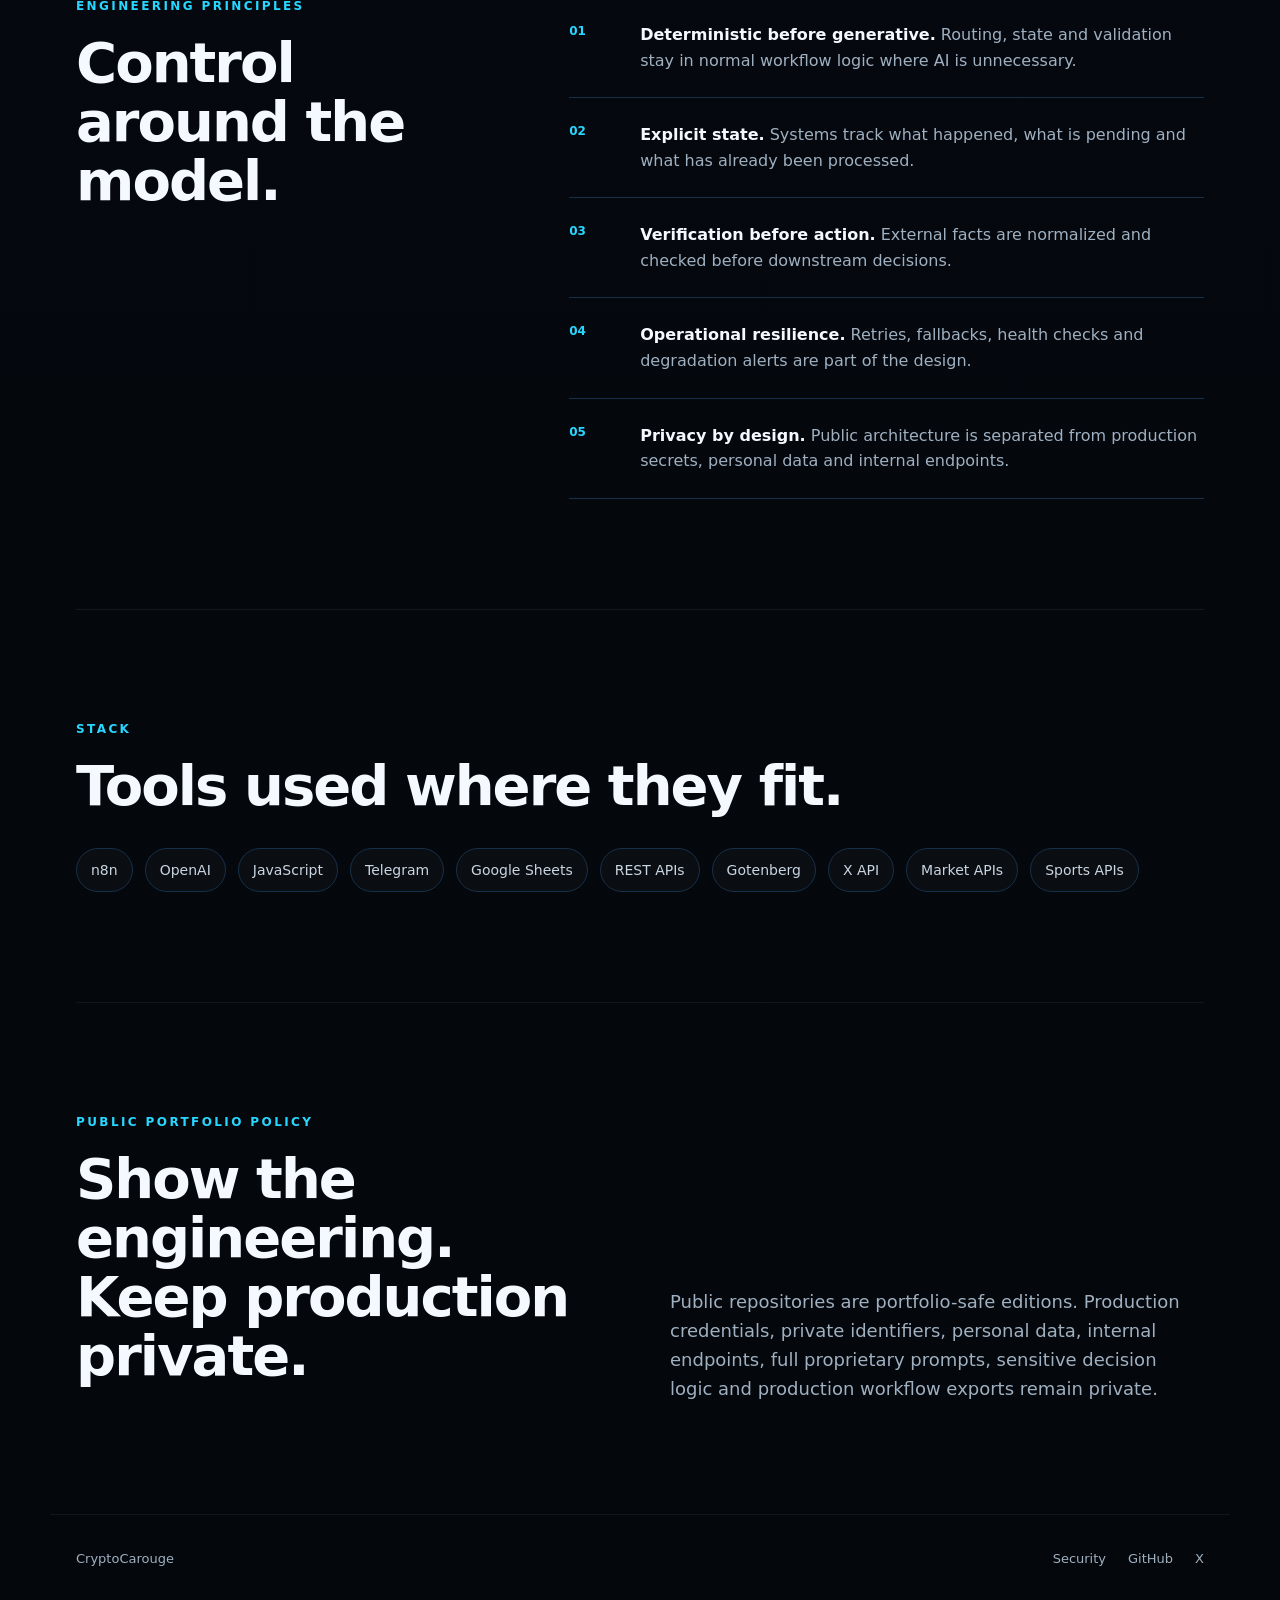
==== commit ec0fb80f: "site: link systems map" ====
--- a/index.html
+++ b/index.html
@@ -22,6 +22,7 @@
       <a href="#projects">Projects</a>
       <a href="#principles">Principles</a>
       <a href="#stack">Stack</a>
+      <a href="/systems-map.html">Systems Map</a>
       <a href="/about.html">About</a>
       <a href="/security.html">Security</a>
       <a href="https://github.com/cryptocarouge" rel="me">GitHub</a>
@@ -35,6 +36,7 @@
       <p class="lead">I design complete automation systems with explicit state, deterministic control logic, AI where it adds value, and privacy built into the architecture.</p>
       <div class="cta-row">
         <a class="button primary" href="#projects">Explore projects</a>
+        <a class="button secondary" href="/systems-map.html">Systems Map</a>
         <a class="button secondary" href="https://github.com/cryptocarouge">View GitHub</a>
       </div>
       <div class="signal">
--- a/styles.css
+++ b/styles.css
@@ -55,3 +55,16 @@
 .note{font-size:13px;color:var(--muted)}
 .site-badge{display:inline-flex;align-items:center;gap:8px;padding:7px 10px;border-radius:999px;background:rgba(40,215,255,.06);border:1px solid rgba(40,215,255,.22);font-size:12px;color:#bdeeff}
 @media(max-width:860px){.project-layout{grid-template-columns:1fr}.project-side{position:static}.project-stats{grid-template-columns:1fr}.mini-grid{grid-template-columns:1fr}.flow-row{grid-template-columns:1fr}.flow-arrow{transform:rotate(90deg)}}
+
+/* Systems map */
+.systems-flow{max-width:900px}
+.systems-map-grid{display:grid;grid-template-columns:repeat(2,minmax(0,1fr));gap:16px}
+.system-card{display:grid;grid-template-columns:84px 1fr;gap:20px;align-items:center;padding:24px;border:1px solid var(--line);border-radius:18px;background:linear-gradient(180deg,rgba(10,22,36,.88),rgba(7,16,27,.72));transition:transform .2s,border-color .2s,box-shadow .2s}
+.system-card:hover{transform:translateY(-3px);border-color:#2a83ad;box-shadow:0 16px 44px rgba(0,0,0,.22)}
+.system-card:last-child{grid-column:1/-1;max-width:680px;justify-self:center;width:100%}
+.system-icon{display:grid;place-items:center;width:78px;height:78px;border:1px solid rgba(40,215,255,.55);border-radius:50%;color:var(--cyan);font-size:24px;font-weight:850;box-shadow:0 0 28px rgba(40,215,255,.12);background:radial-gradient(circle at 35% 30%,rgba(40,215,255,.10),rgba(7,16,27,.2))}
+.system-card .tag{margin:0 0 5px;display:block}
+.system-card h3{margin:0 0 8px;font-size:22px;letter-spacing:-.02em}
+.system-card p{margin:0;color:var(--muted);font-size:14px}
+.system-card small{display:block;margin-top:10px;color:#79dff7;font-size:12px}
+@media(max-width:760px){.systems-map-grid{grid-template-columns:1fr}.system-card,.system-card:last-child{grid-column:auto;max-width:none;grid-template-columns:64px 1fr}.system-icon{width:60px;height:60px;font-size:18px}}
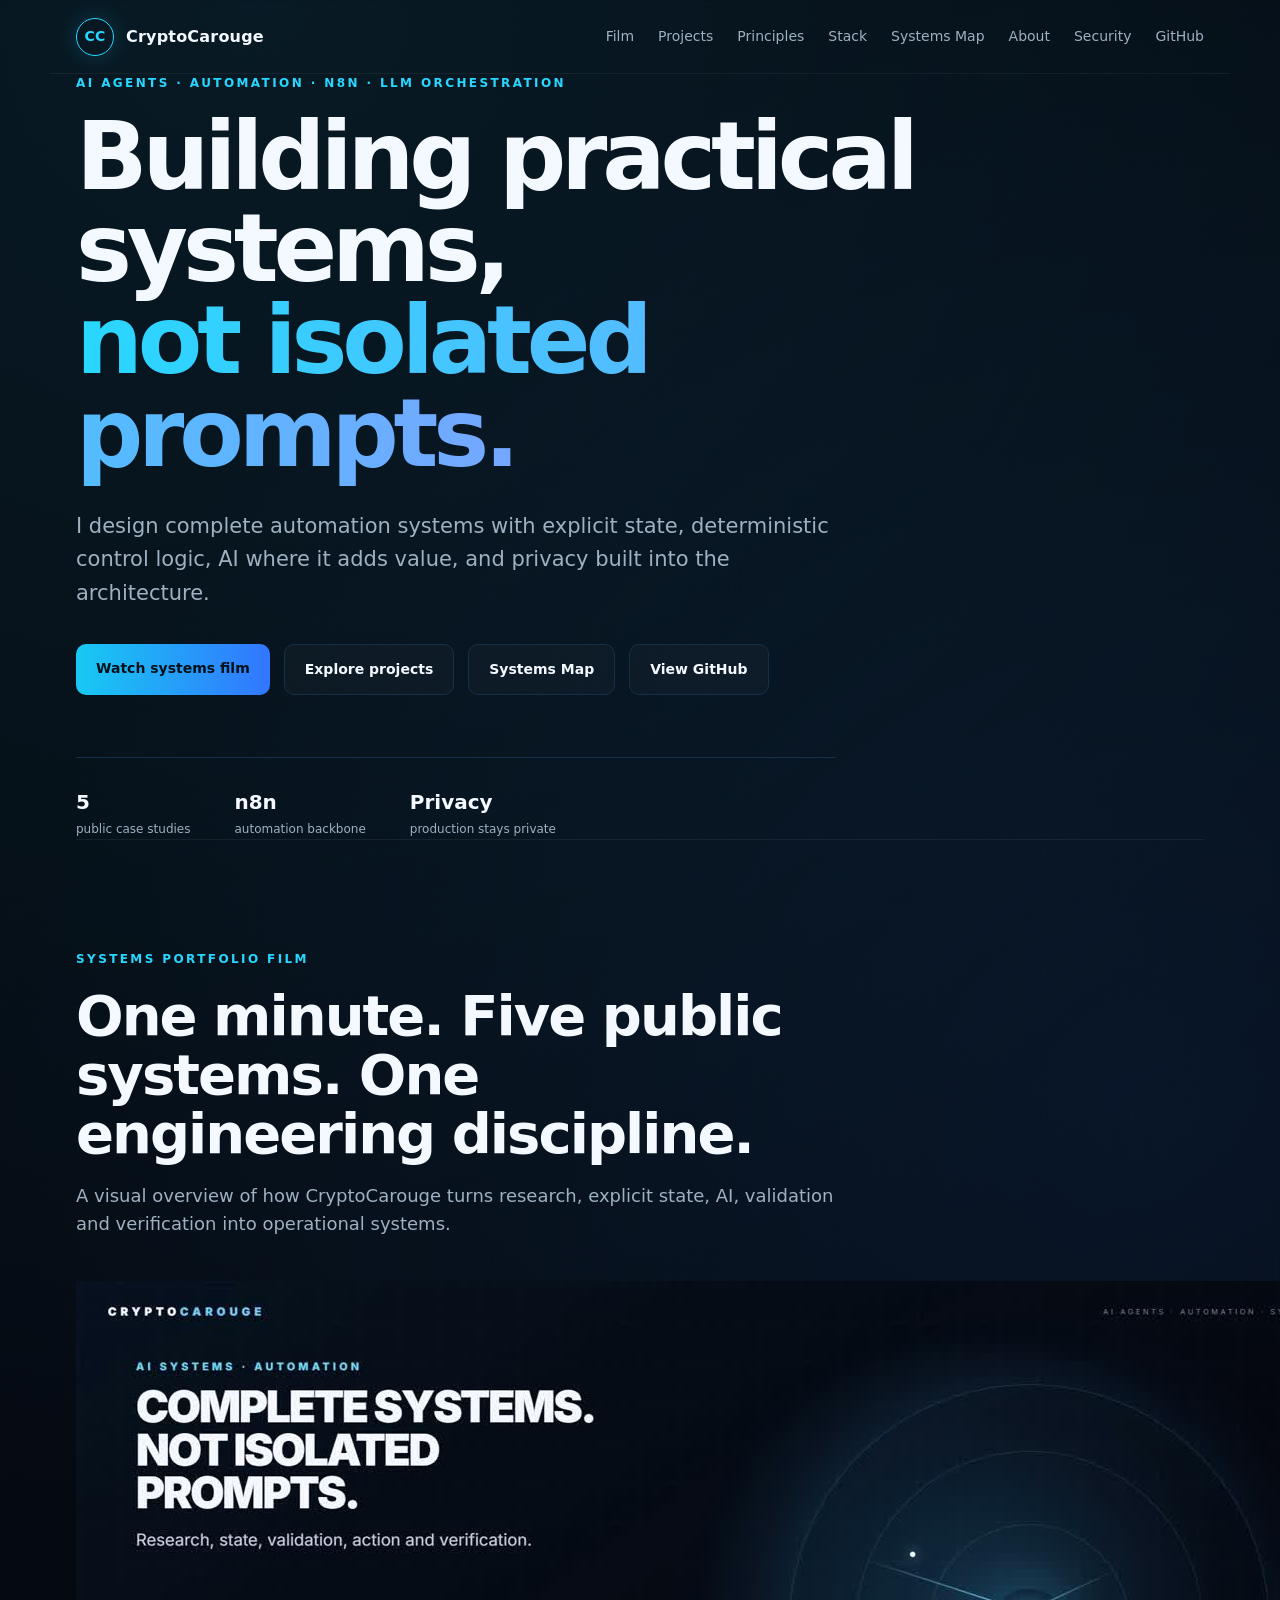
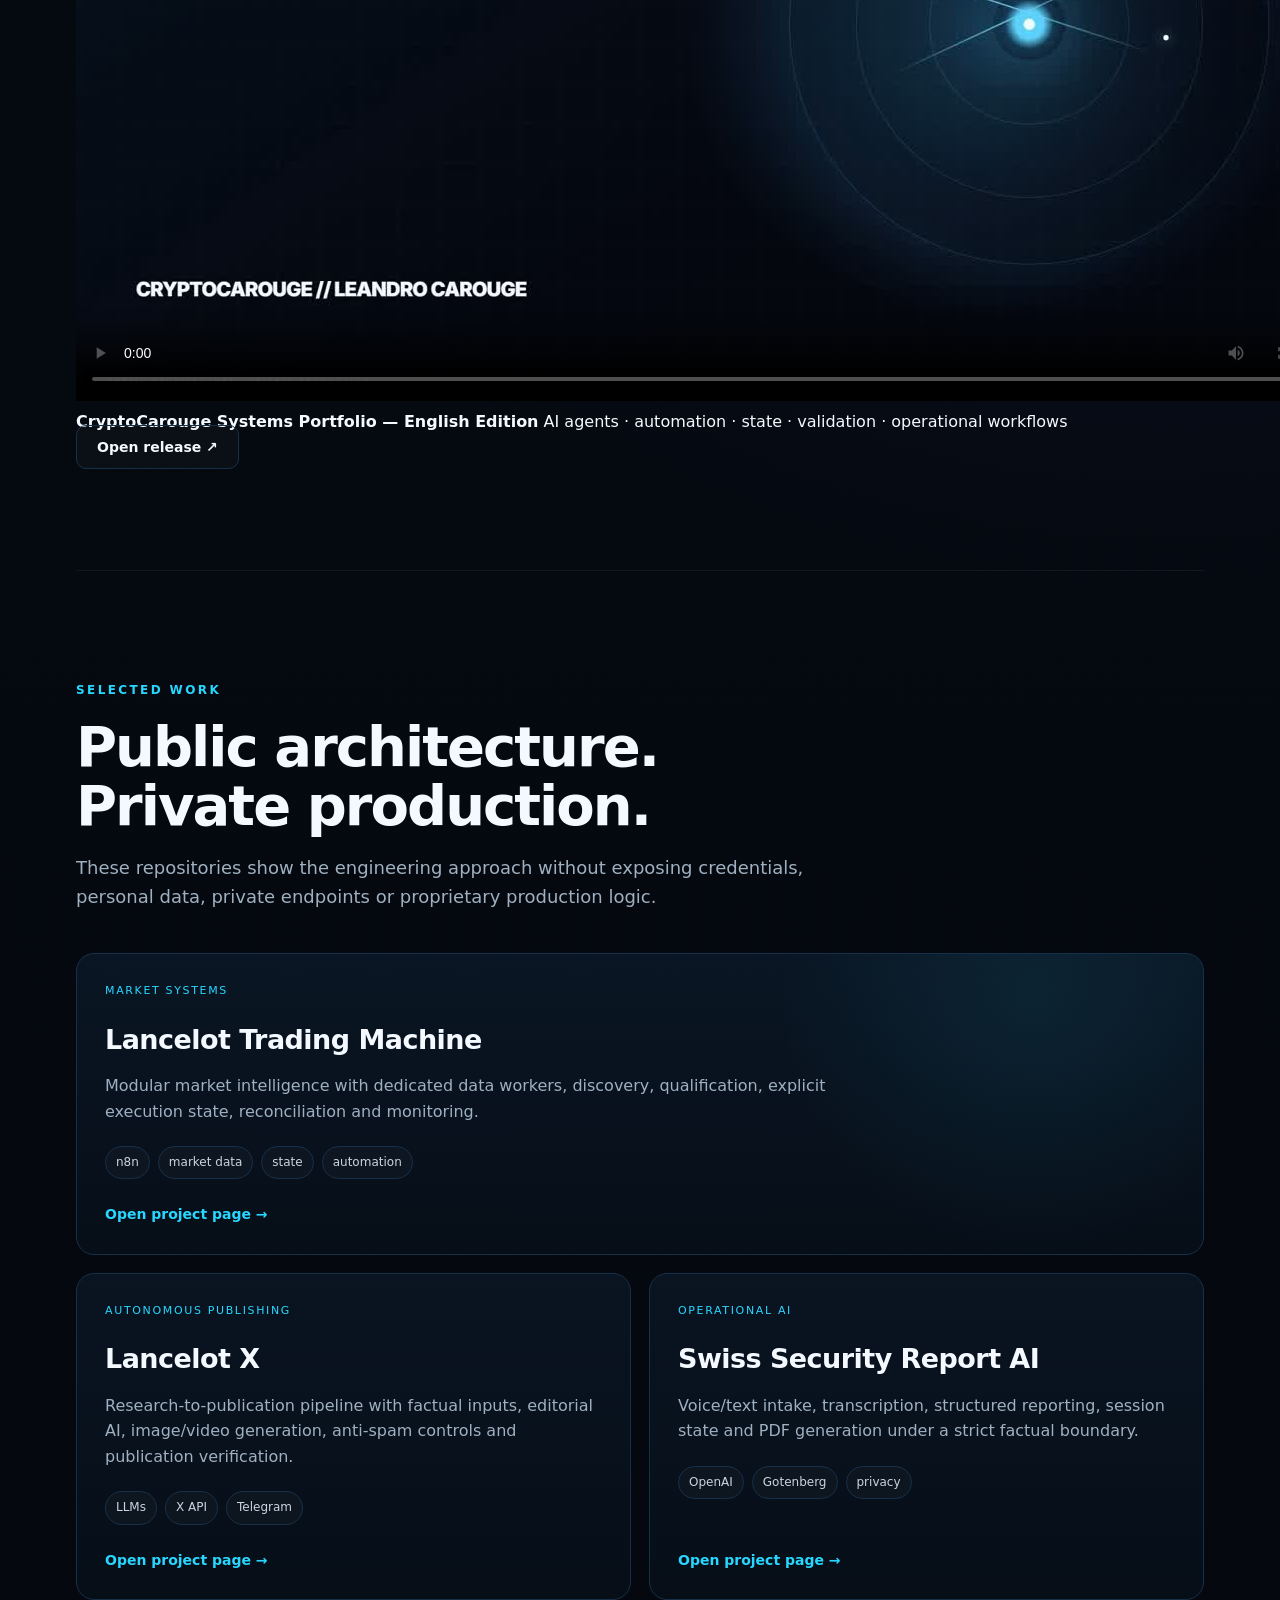
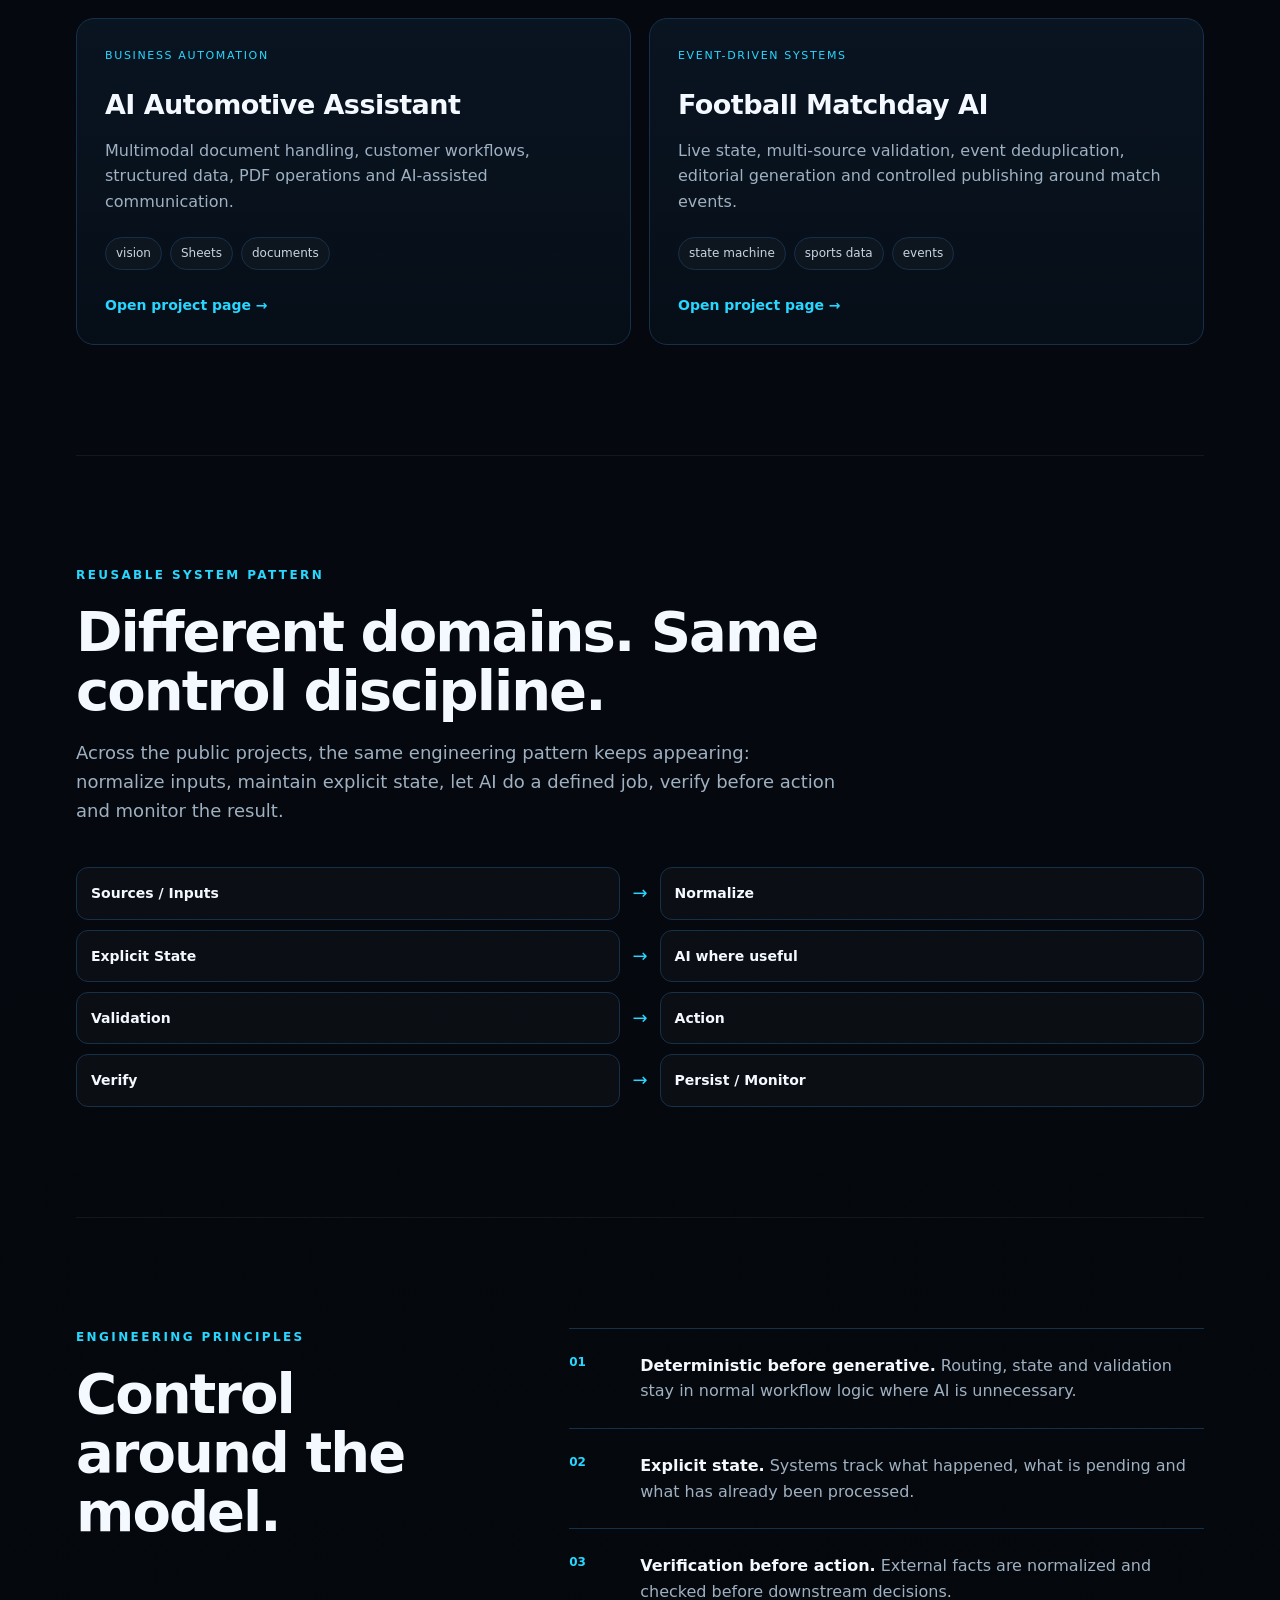
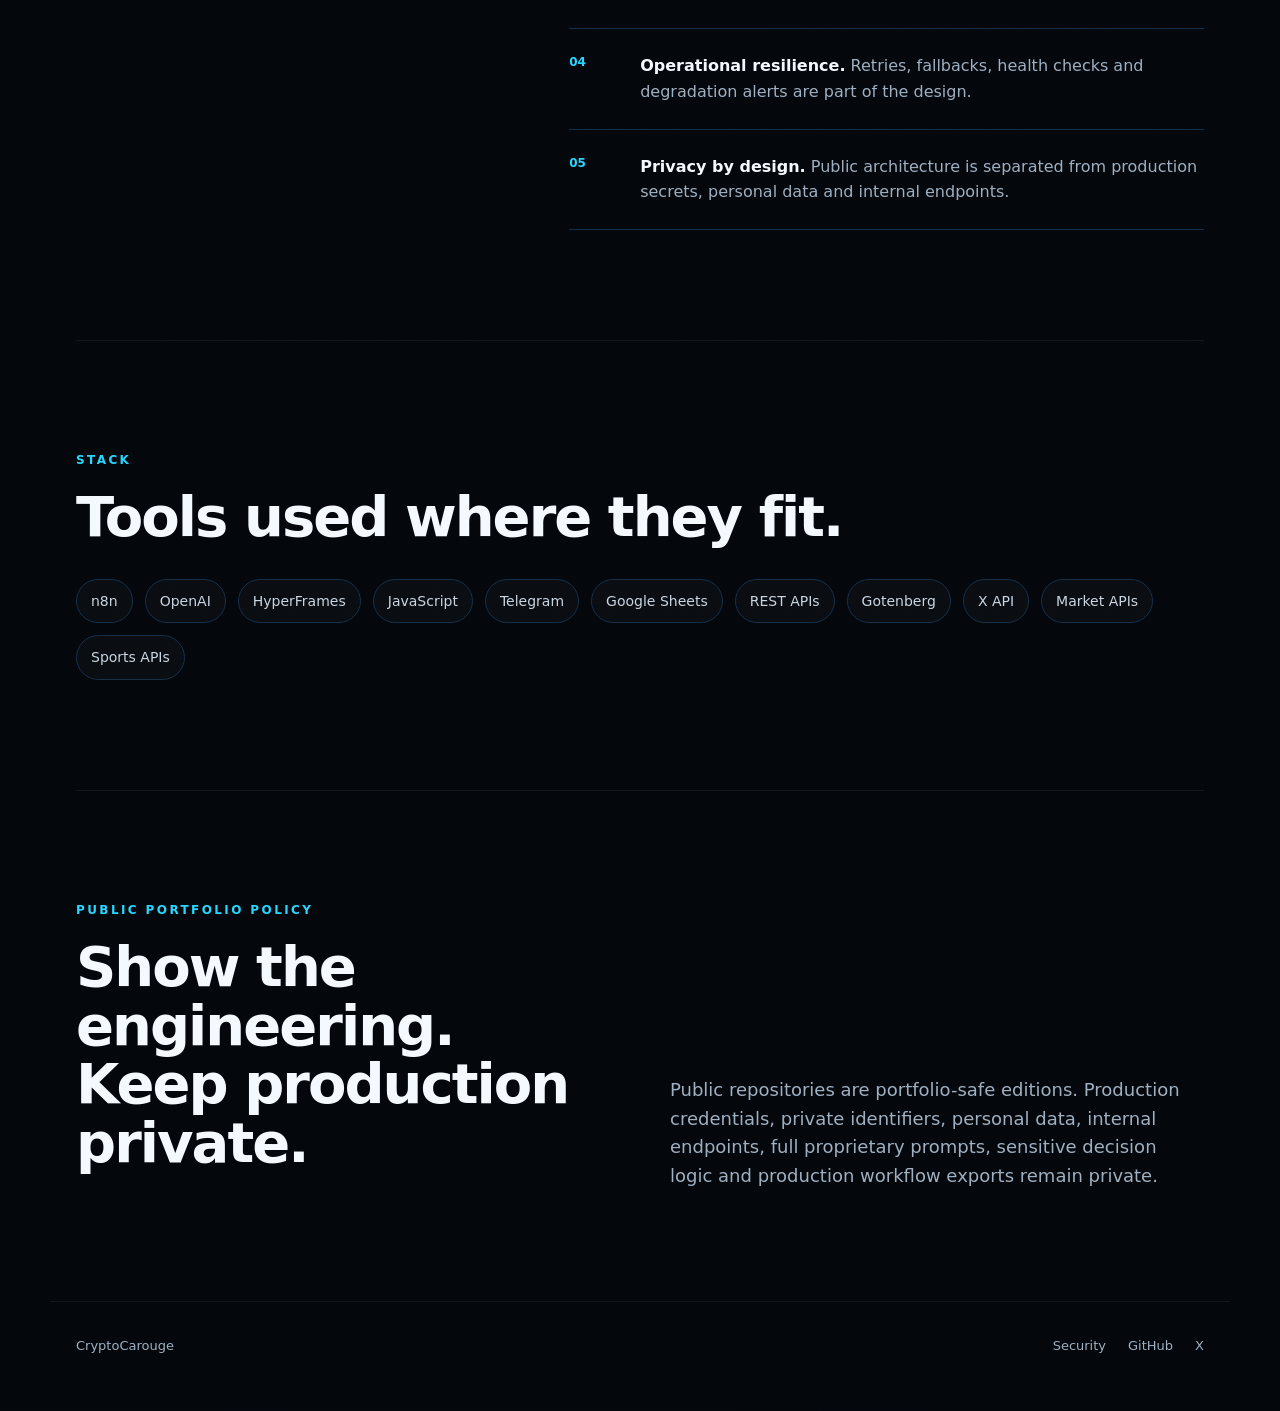
==== commit 0579c6de: "Feature the CryptoCarouge systems portfolio film" ====
--- a/index.html
+++ b/index.html
@@ -19,6 +19,7 @@
   <header class="nav">
     <a class="brand" href="#top" aria-label="CryptoCarouge home"><span class="brand-mark">CC</span><span>CryptoCarouge</span></a>
     <nav>
+      <a href="#film">Film</a>
       <a href="#projects">Projects</a>
       <a href="#principles">Principles</a>
       <a href="#stack">Stack</a>
@@ -35,7 +36,8 @@
       <h1>Building practical systems,<br><span>not isolated prompts.</span></h1>
       <p class="lead">I design complete automation systems with explicit state, deterministic control logic, AI where it adds value, and privacy built into the architecture.</p>
       <div class="cta-row">
-        <a class="button primary" href="#projects">Explore projects</a>
+        <a class="button primary" href="#film">Watch systems film</a>
+        <a class="button secondary" href="#projects">Explore projects</a>
         <a class="button secondary" href="/systems-map.html">Systems Map</a>
         <a class="button secondary" href="https://github.com/cryptocarouge">View GitHub</a>
       </div>
@@ -43,6 +45,28 @@
         <div><strong>5</strong><span>public case studies</span></div>
         <div><strong>n8n</strong><span>automation backbone</span></div>
         <div><strong>Privacy</strong><span>production stays private</span></div>
+      </div>
+    </section>
+
+    <section id="film" class="section film-section">
+      <div class="section-heading film-heading">
+        <div class="eyebrow">SYSTEMS PORTFOLIO FILM</div>
+        <h2>One minute. Five public systems. One engineering discipline.</h2>
+        <p>A visual overview of how CryptoCarouge turns research, explicit state, AI, validation and verification into operational systems.</p>
+      </div>
+
+      <div class="film-shell">
+        <video class="portfolio-film" controls playsinline preload="metadata" poster="/assets/portfolio/cryptocarouge-systems-film-cover.jpg">
+          <source src="https://github.com/cryptocarouge/cryptocarouge/releases/download/portfolio-film-v2/CryptoCarouge-Systems-Portfolio-V2-EN.mp4" type="video/mp4">
+          Your browser does not support HTML5 video.
+        </video>
+        <div class="film-meta">
+          <div>
+            <strong>CryptoCarouge Systems Portfolio — English Edition</strong>
+            <span>AI agents · automation · state · validation · operational workflows</span>
+          </div>
+          <a class="button secondary" href="https://github.com/cryptocarouge/cryptocarouge/releases/tag/portfolio-film-v2">Open release ↗</a>
+        </div>
       </div>
     </section>
 
@@ -65,7 +89,7 @@
         <article class="card">
           <div class="tag">Autonomous publishing</div>
           <h3>Lancelot X</h3>
-          <p>Research-to-publication pipeline with factual inputs, editorial AI, image generation, anti-spam controls and publication verification.</p>
+          <p>Research-to-publication pipeline with factual inputs, editorial AI, image/video generation, anti-spam controls and publication verification.</p>
           <div class="chips"><span>LLMs</span><span>X API</span><span>Telegram</span></div>
           <a href="/projects/lancelot-x-ai-publishing.html">Open project page →</a>
         </article>
@@ -129,7 +153,7 @@
       <div class="eyebrow">STACK</div>
       <h2>Tools used where they fit.</h2>
       <div class="stack-list">
-        <span>n8n</span><span>OpenAI</span><span>JavaScript</span><span>Telegram</span><span>Google Sheets</span><span>REST APIs</span><span>Gotenberg</span><span>X API</span><span>Market APIs</span><span>Sports APIs</span>
+        <span>n8n</span><span>OpenAI</span><span>HyperFrames</span><span>JavaScript</span><span>Telegram</span><span>Google Sheets</span><span>REST APIs</span><span>Gotenberg</span><span>X API</span><span>Market APIs</span><span>Sports APIs</span>
       </div>
     </section>
 
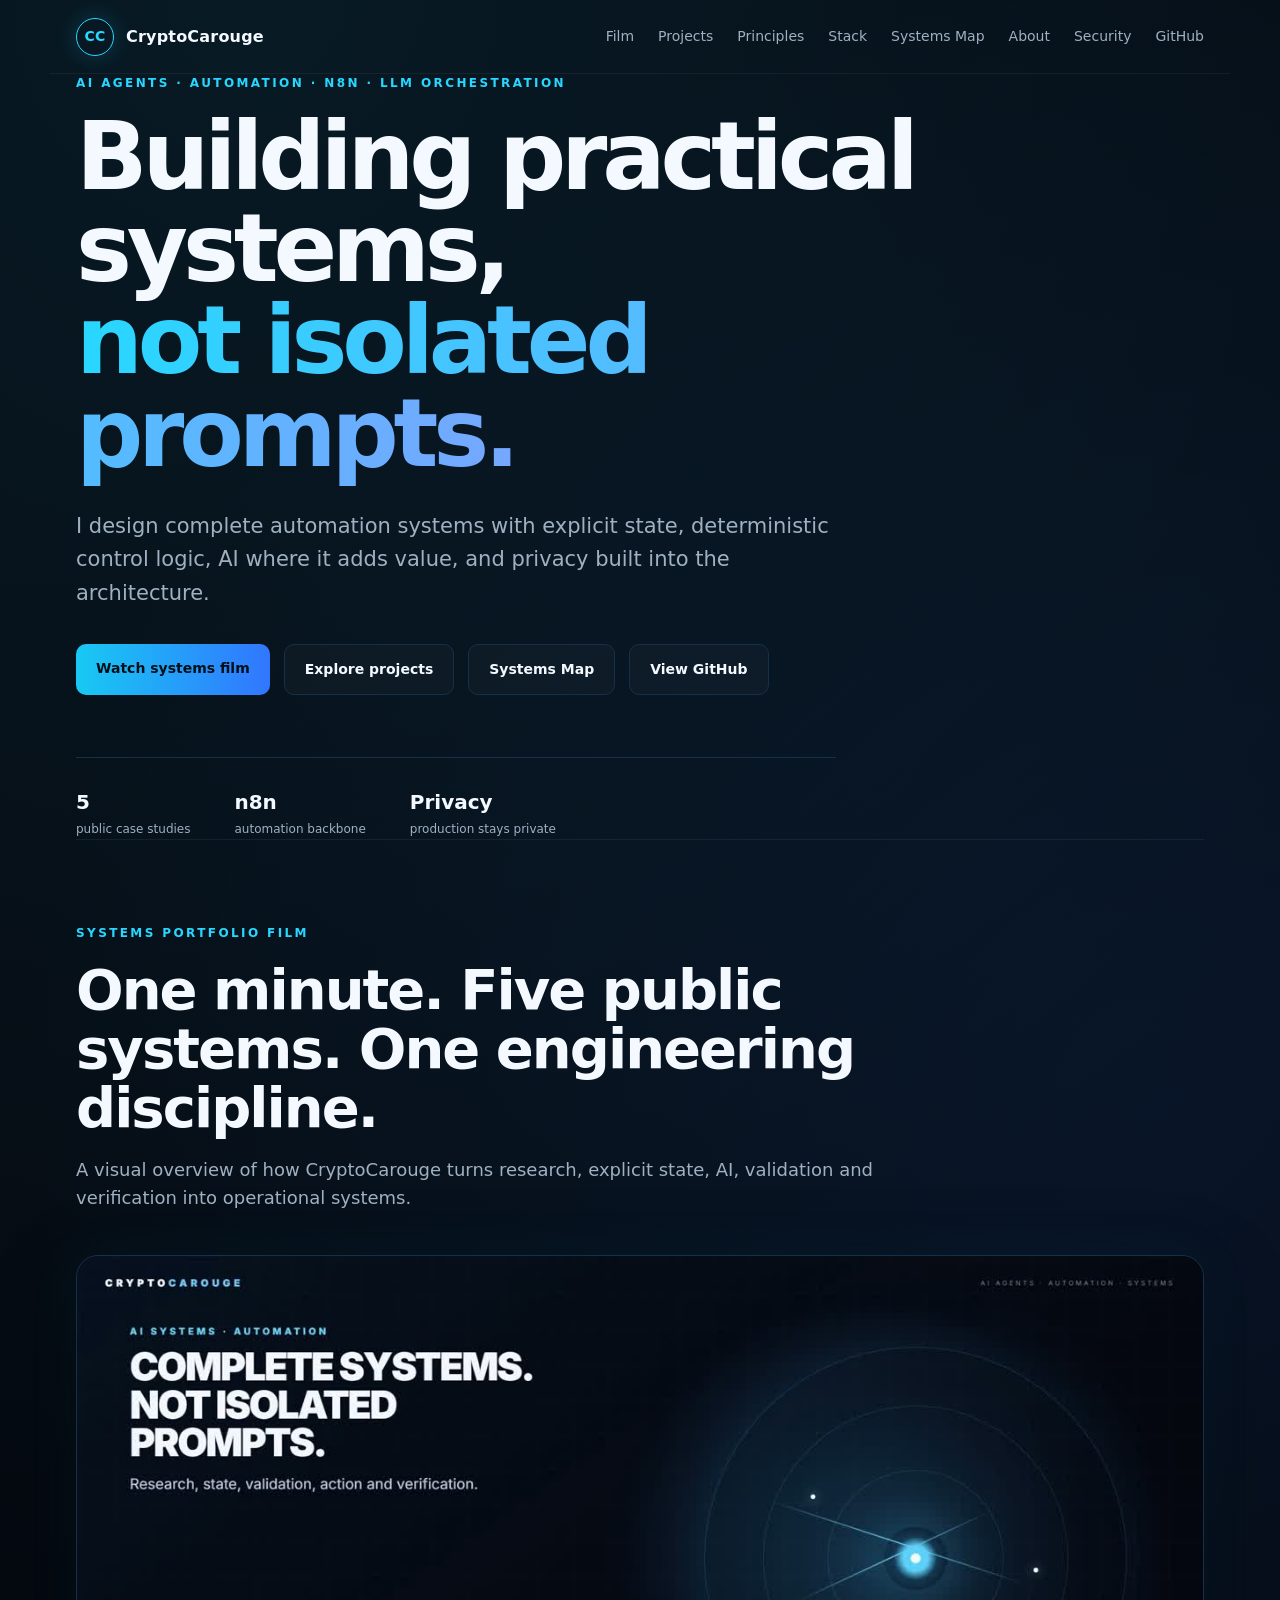
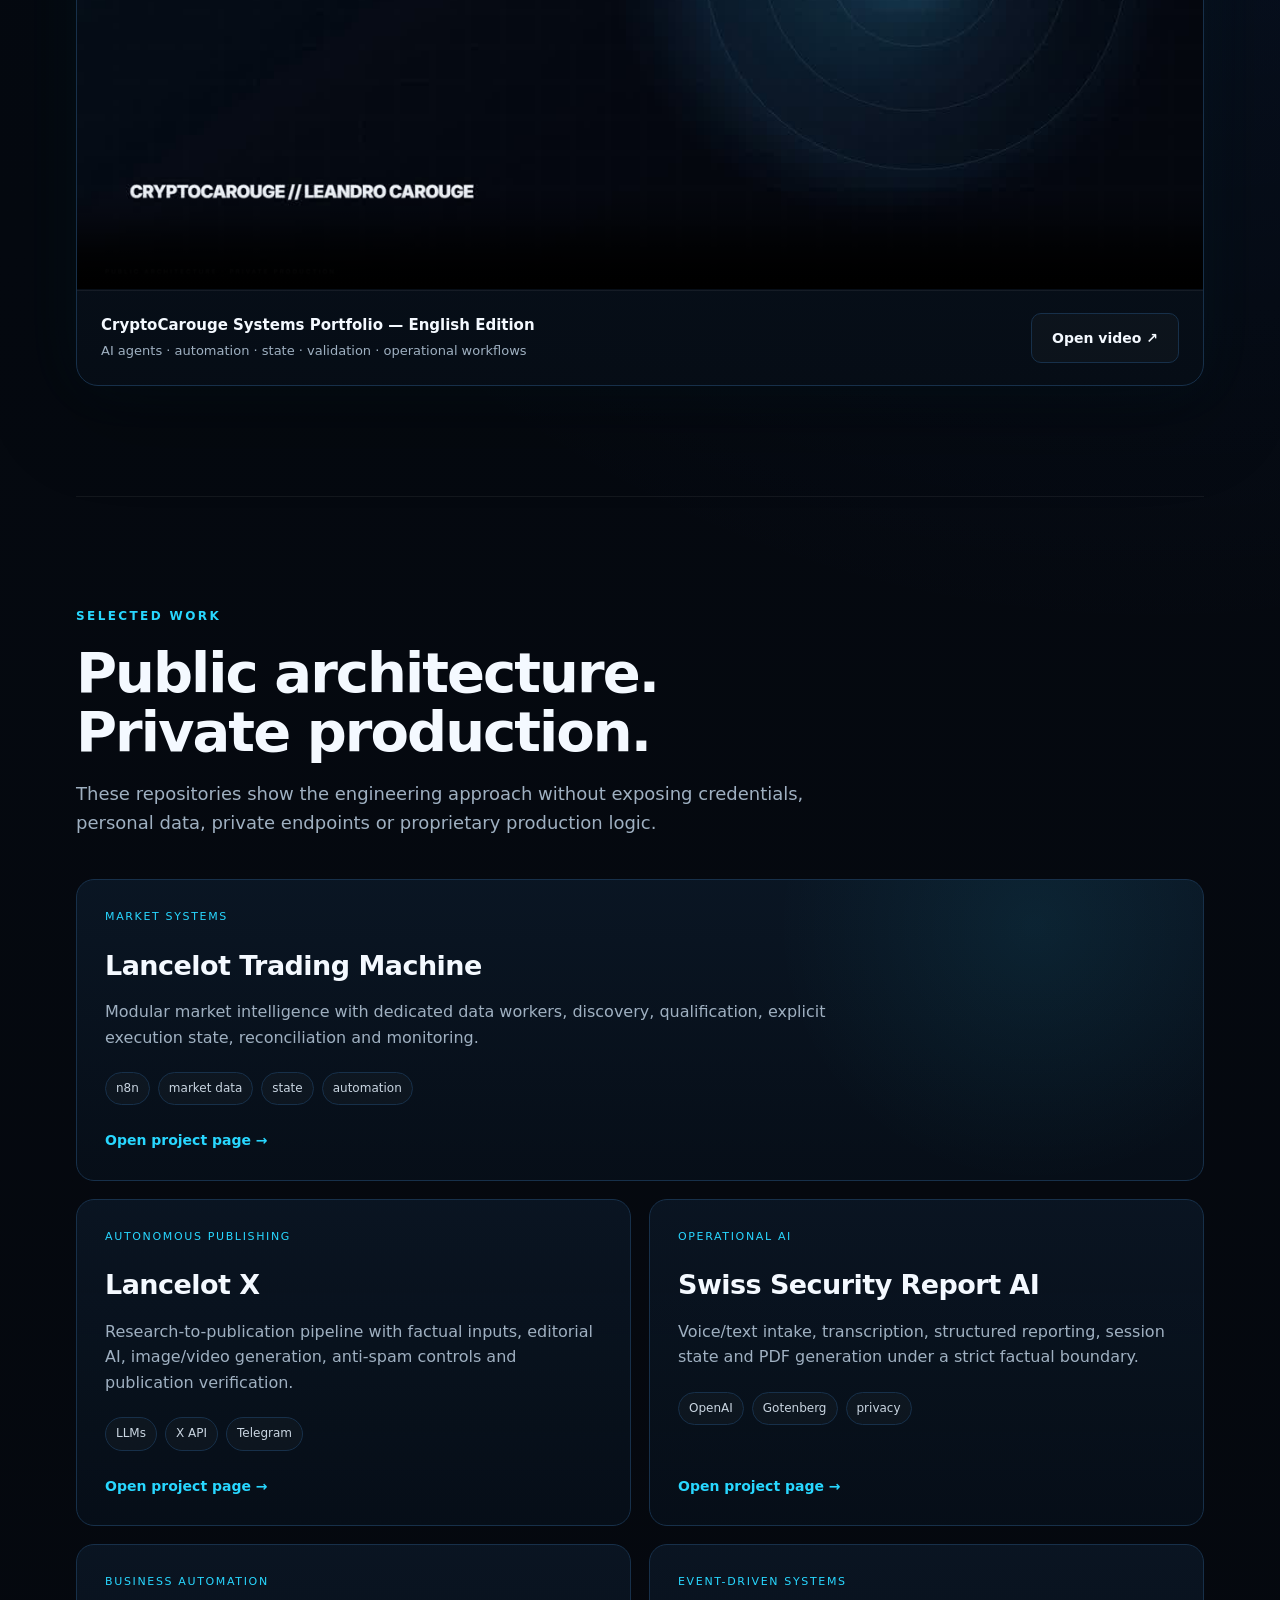
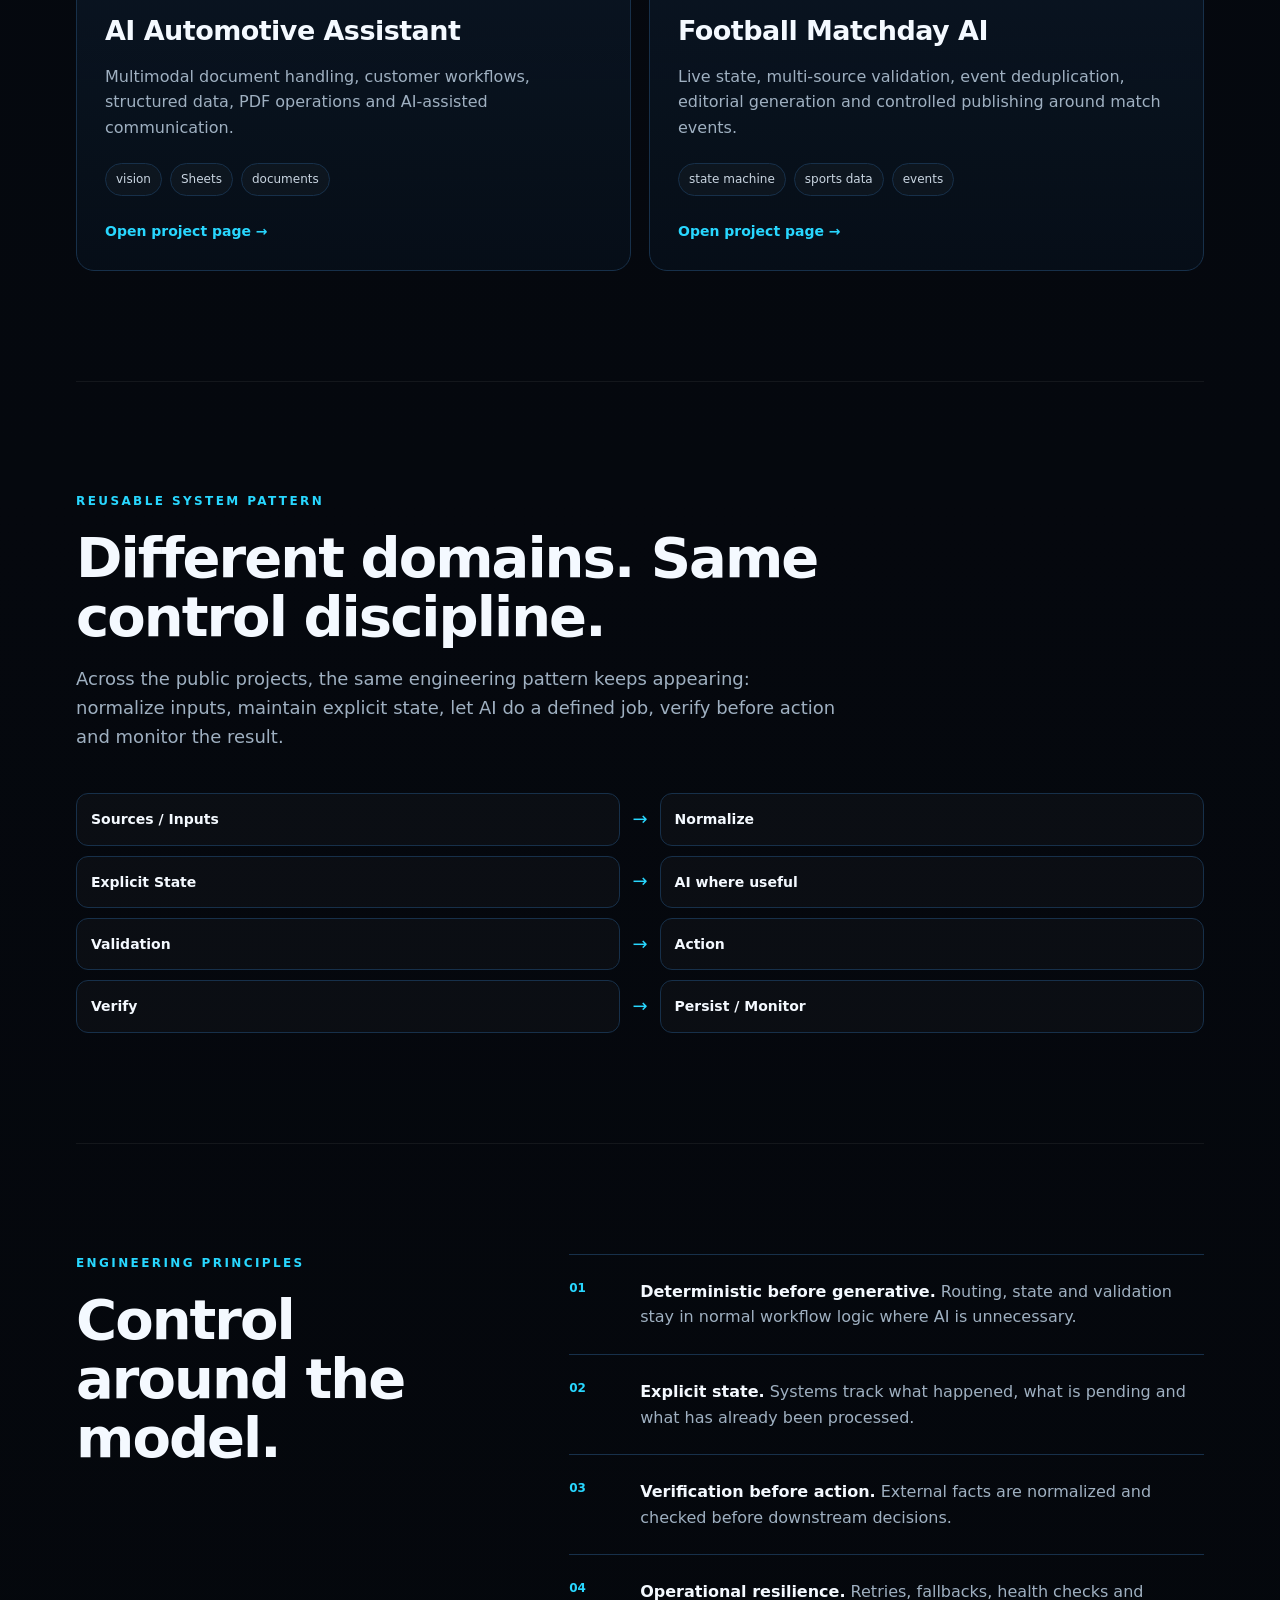
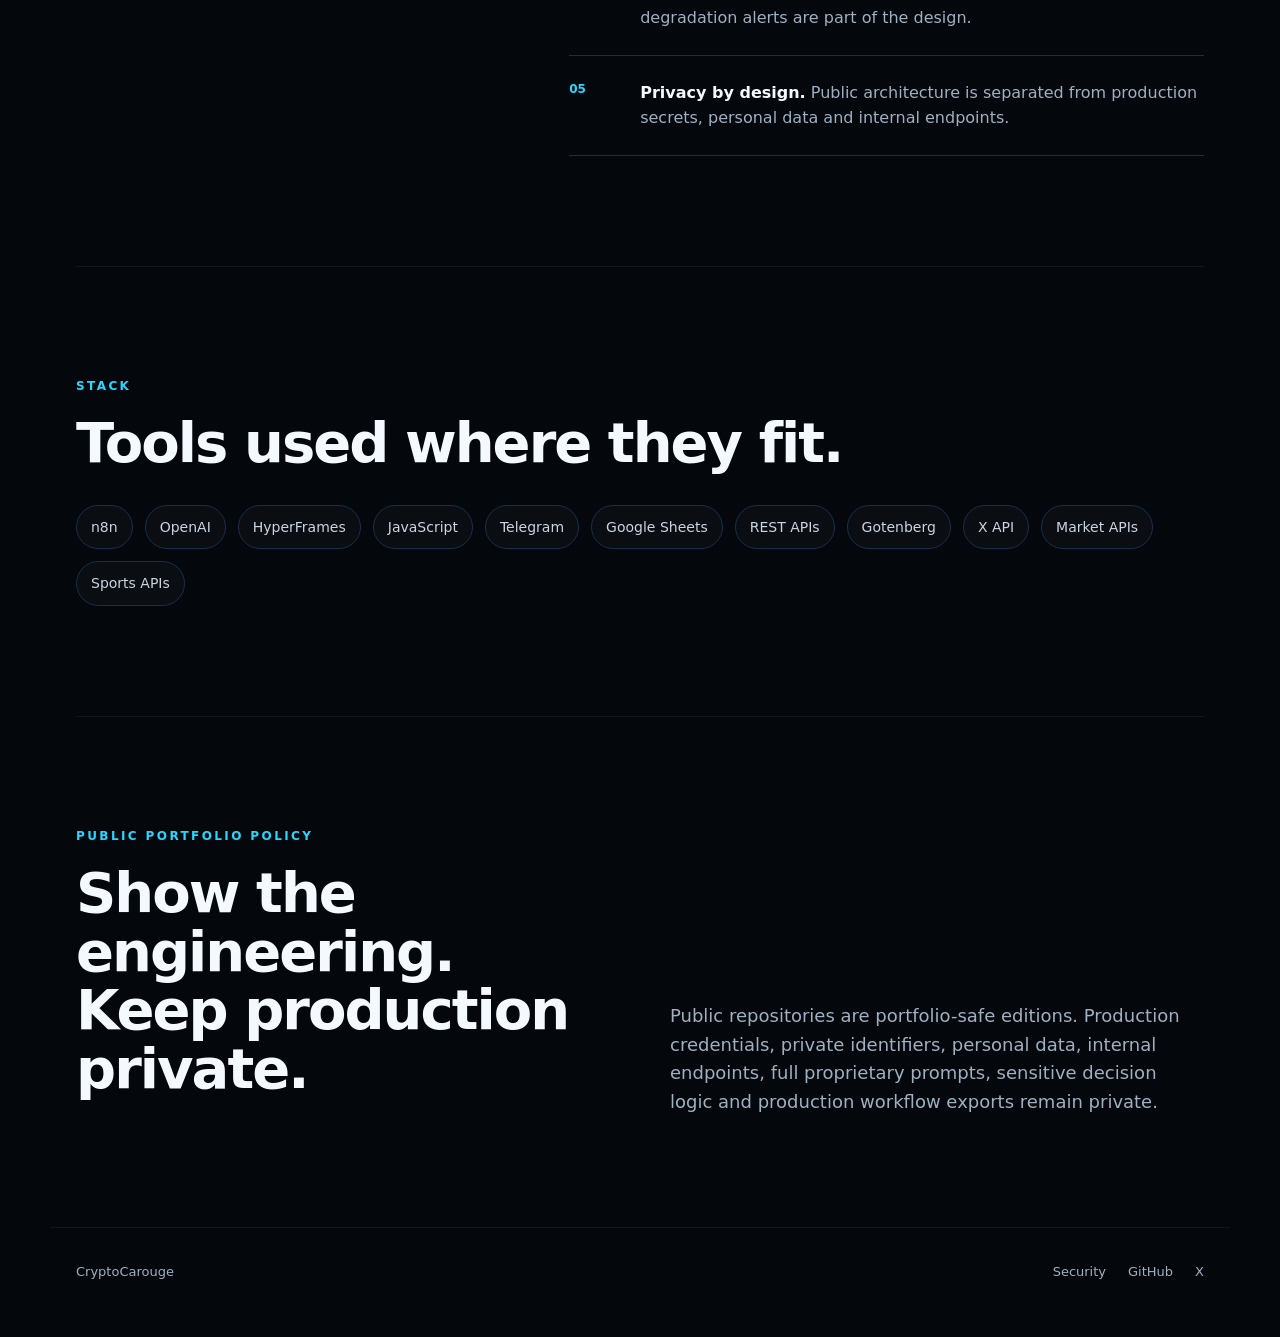
==== commit b4cd142b: "Serve portfolio film locally and fix player behavior" ====
--- a/index.html
+++ b/index.html
@@ -57,7 +57,7 @@
 
       <div class="film-shell">
         <video class="portfolio-film" controls playsinline preload="metadata" poster="/assets/portfolio/cryptocarouge-systems-film-cover.jpg">
-          <source src="https://github.com/cryptocarouge/cryptocarouge/releases/download/portfolio-film-v2/CryptoCarouge-Systems-Portfolio-V2-EN.mp4" type="video/mp4">
+          <source src="/assets/video/cryptocarouge-systems-portfolio-v2-en.mp4" type="video/mp4">
           Your browser does not support HTML5 video.
         </video>
         <div class="film-meta">
@@ -65,7 +65,7 @@
             <strong>CryptoCarouge Systems Portfolio — English Edition</strong>
             <span>AI agents · automation · state · validation · operational workflows</span>
           </div>
-          <a class="button secondary" href="https://github.com/cryptocarouge/cryptocarouge/releases/tag/portfolio-film-v2">Open release ↗</a>
+          <a class="button secondary" href="/assets/video/cryptocarouge-systems-portfolio-v2-en.mp4">Open video ↗</a>
         </div>
       </div>
     </section>
--- a/styles.css
+++ b/styles.css
@@ -68,3 +68,39 @@
 .system-card p{margin:0;color:var(--muted);font-size:14px}
 .system-card small{display:block;margin-top:10px;color:#79dff7;font-size:12px}
 @media(max-width:760px){.systems-map-grid{grid-template-columns:1fr}.system-card,.system-card:last-child{grid-column:auto;max-width:none;grid-template-columns:64px 1fr}.system-icon{width:60px;height:60px;font-size:18px}}
+
+
+/* Systems portfolio film */
+.film-section{padding-top:84px}
+.film-heading{max-width:860px}
+.film-shell{
+  border:1px solid var(--line);
+  border-radius:22px;
+  overflow:hidden;
+  background:linear-gradient(180deg,rgba(10,22,36,.96),rgba(6,13,22,.92));
+  box-shadow:0 28px 90px rgba(0,0,0,.30),0 0 60px rgba(40,215,255,.05)
+}
+.portfolio-film{
+  display:block;
+  width:100%;
+  aspect-ratio:16/9;
+  background:#02050a;
+  object-fit:cover
+}
+.film-meta{
+  display:flex;
+  justify-content:space-between;
+  align-items:center;
+  gap:24px;
+  padding:22px 24px;
+  border-top:1px solid rgba(255,255,255,.06)
+}
+.film-meta>div{display:flex;flex-direction:column;gap:4px}
+.film-meta strong{font-size:15px}
+.film-meta span{color:var(--muted);font-size:13px}
+@media(max-width:760px){
+  .film-section{padding-top:64px}
+  .film-shell{border-radius:16px}
+  .film-meta{align-items:flex-start;flex-direction:column;padding:18px}
+  .film-meta .button{width:100%;text-align:center}
+}
